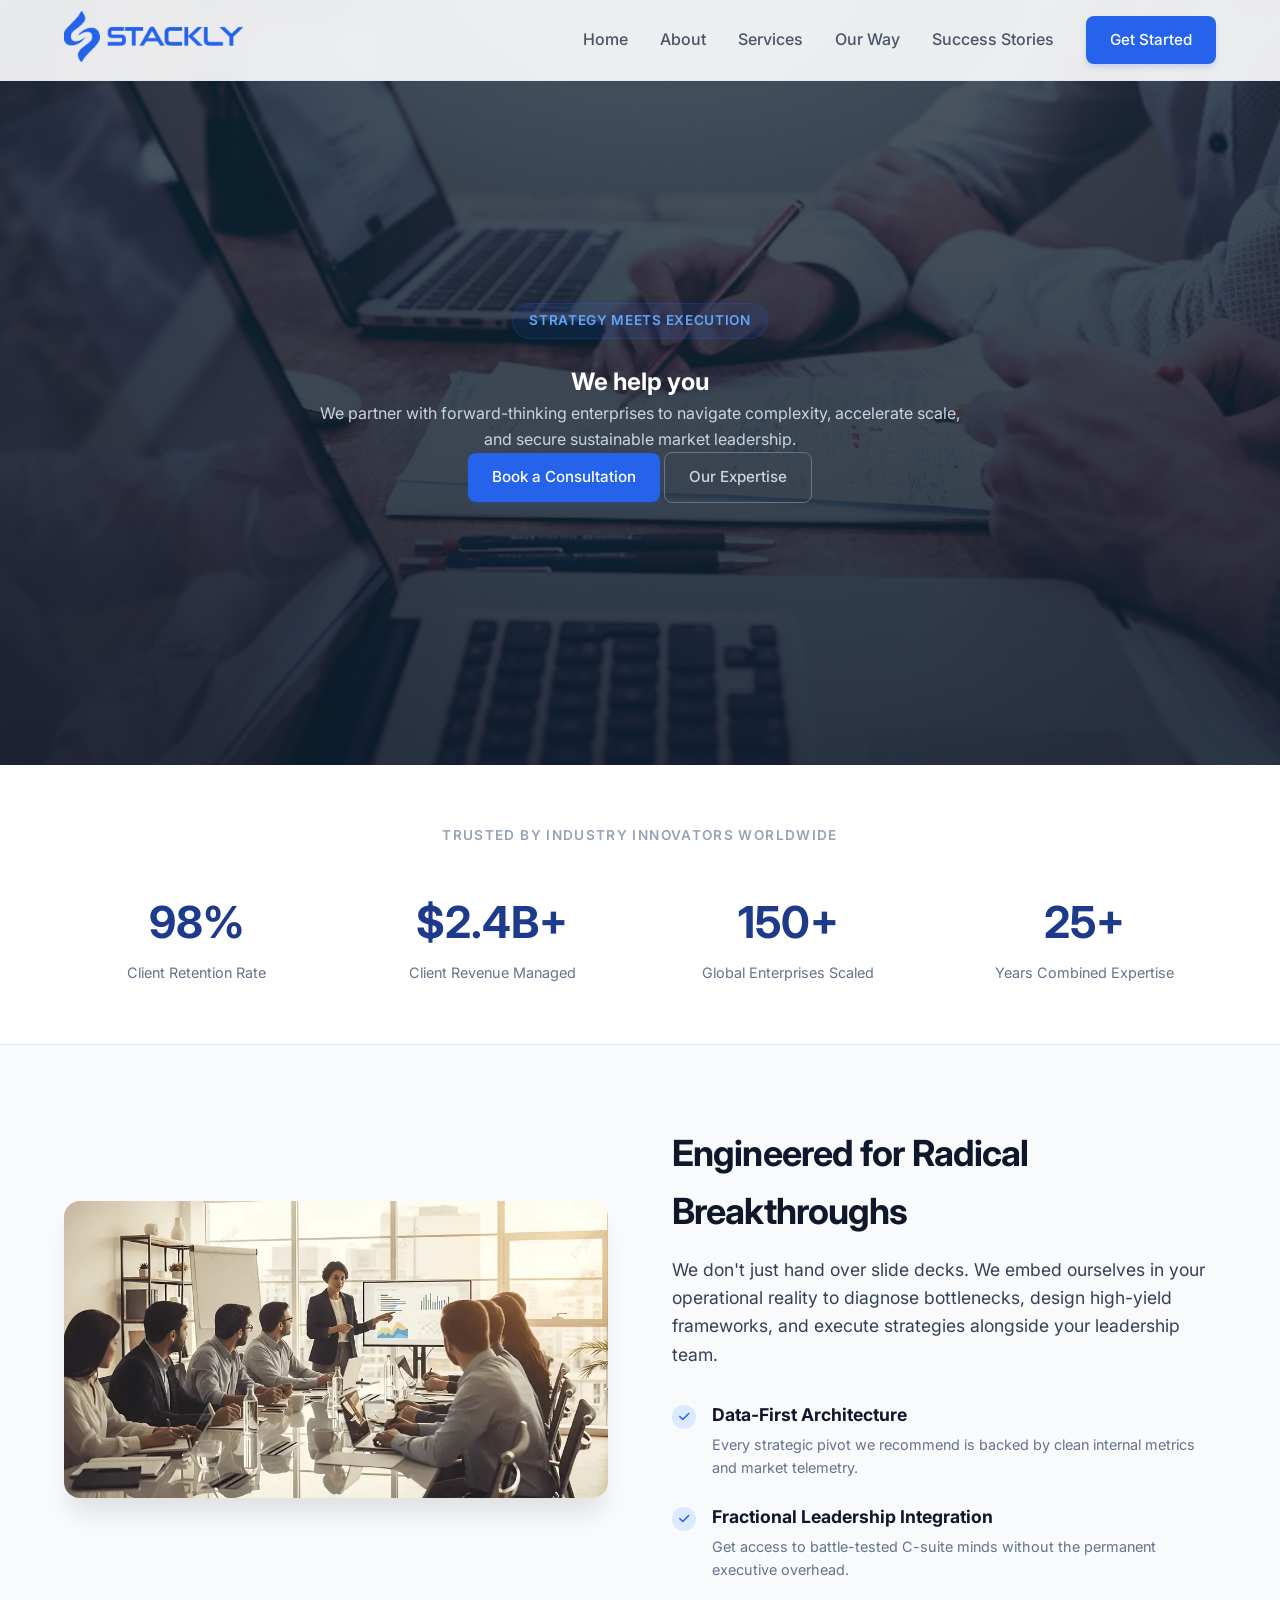
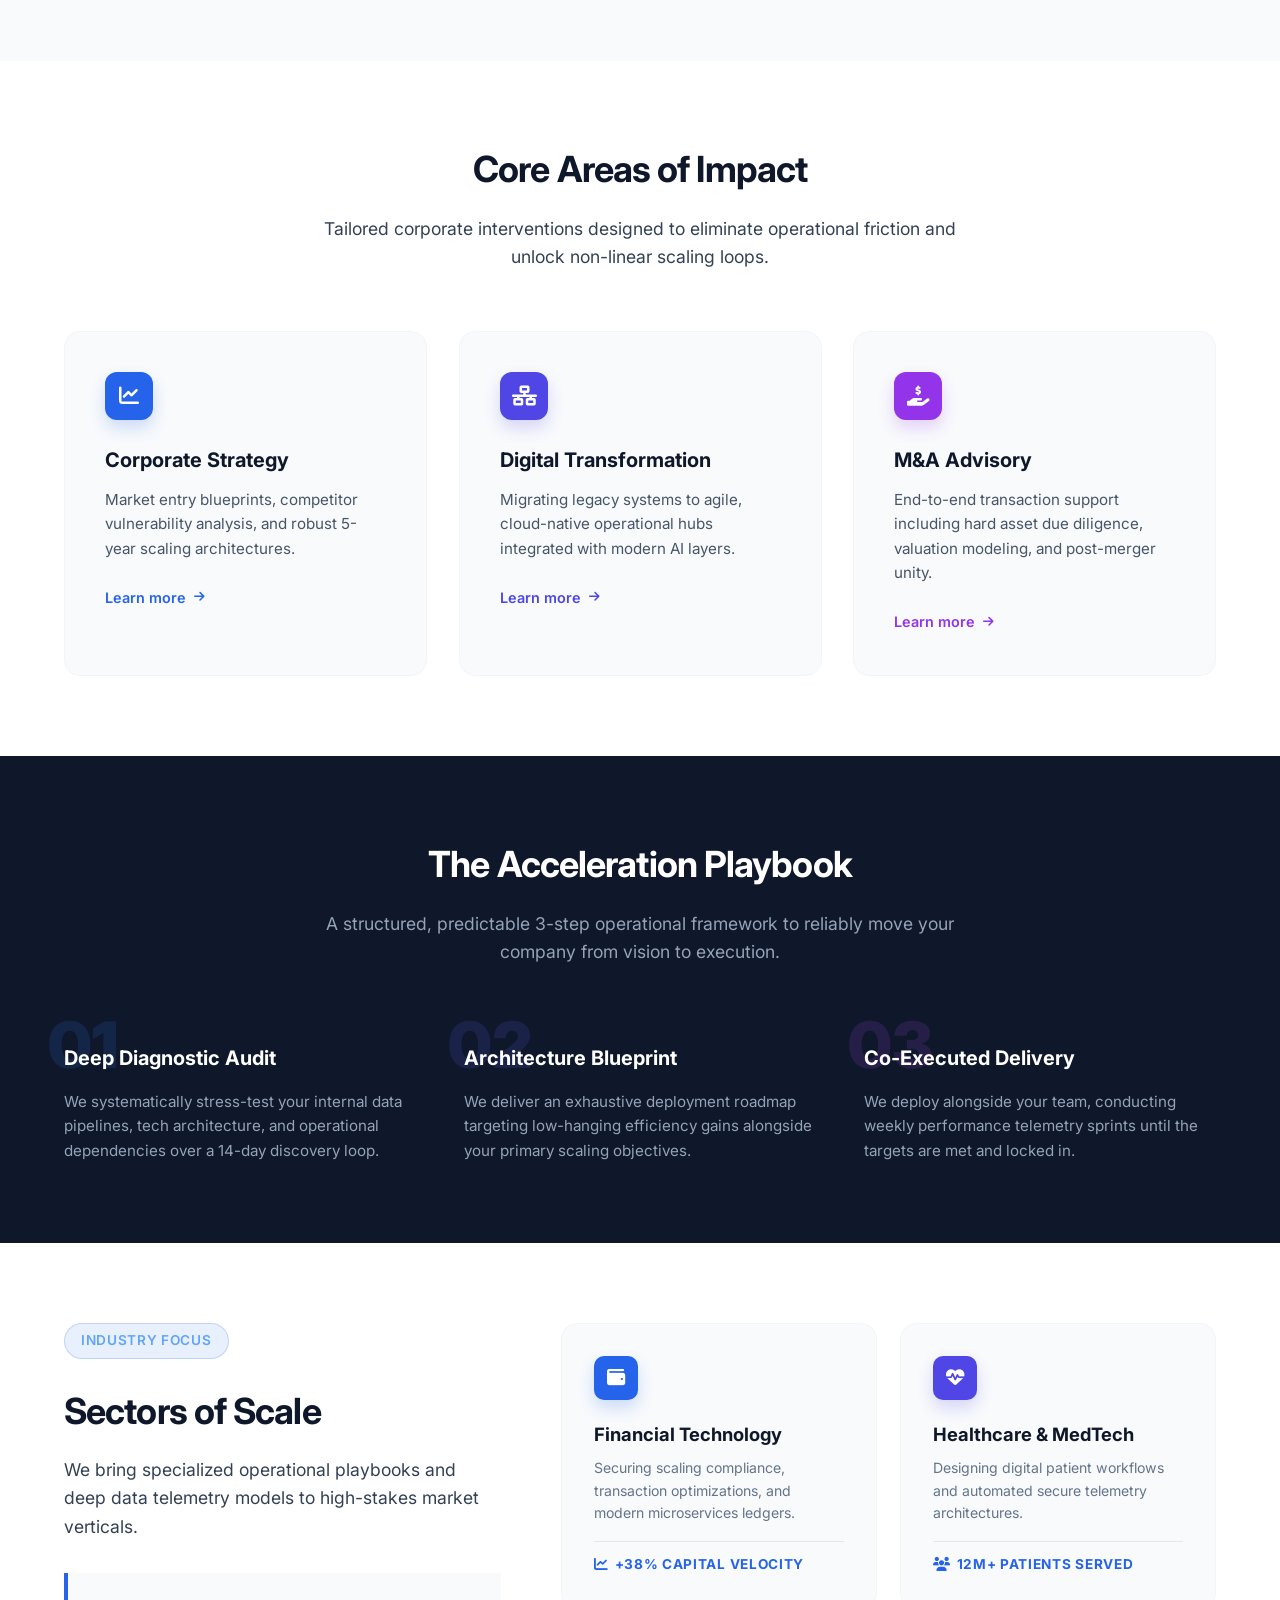
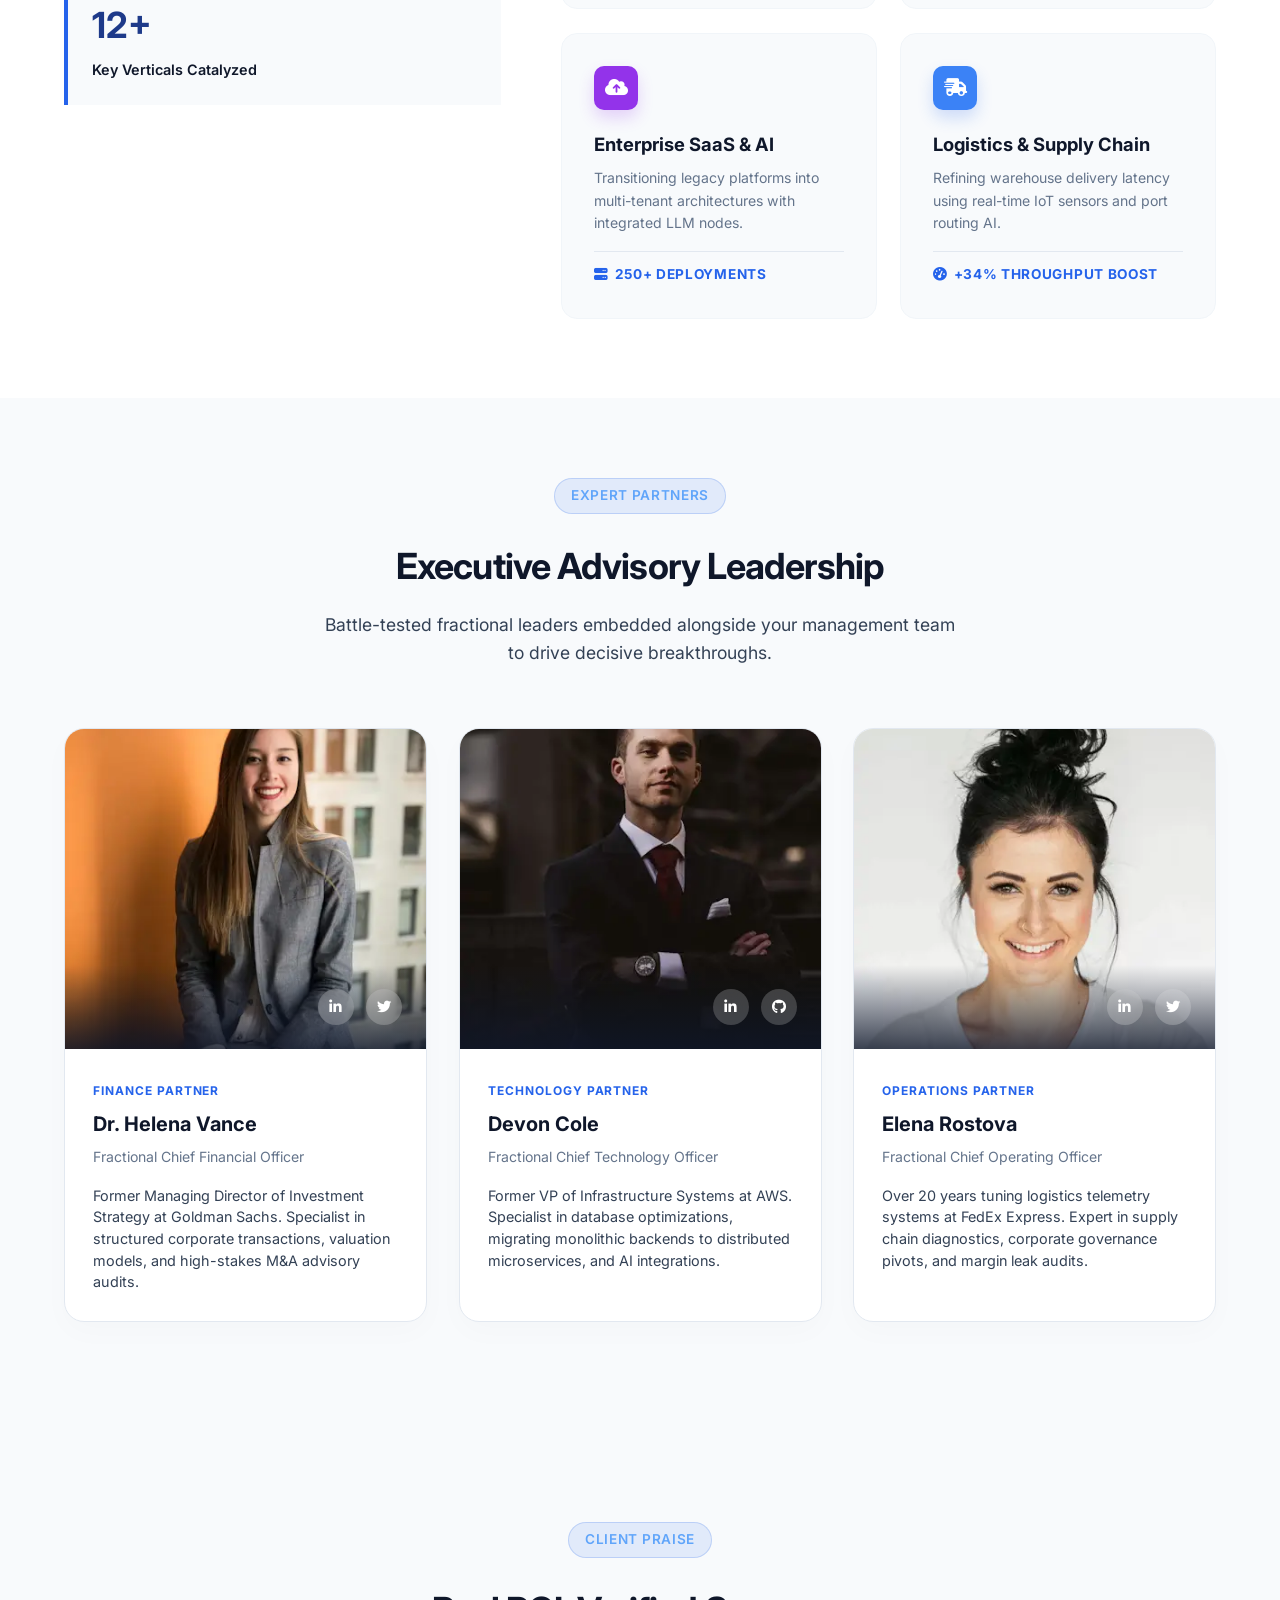
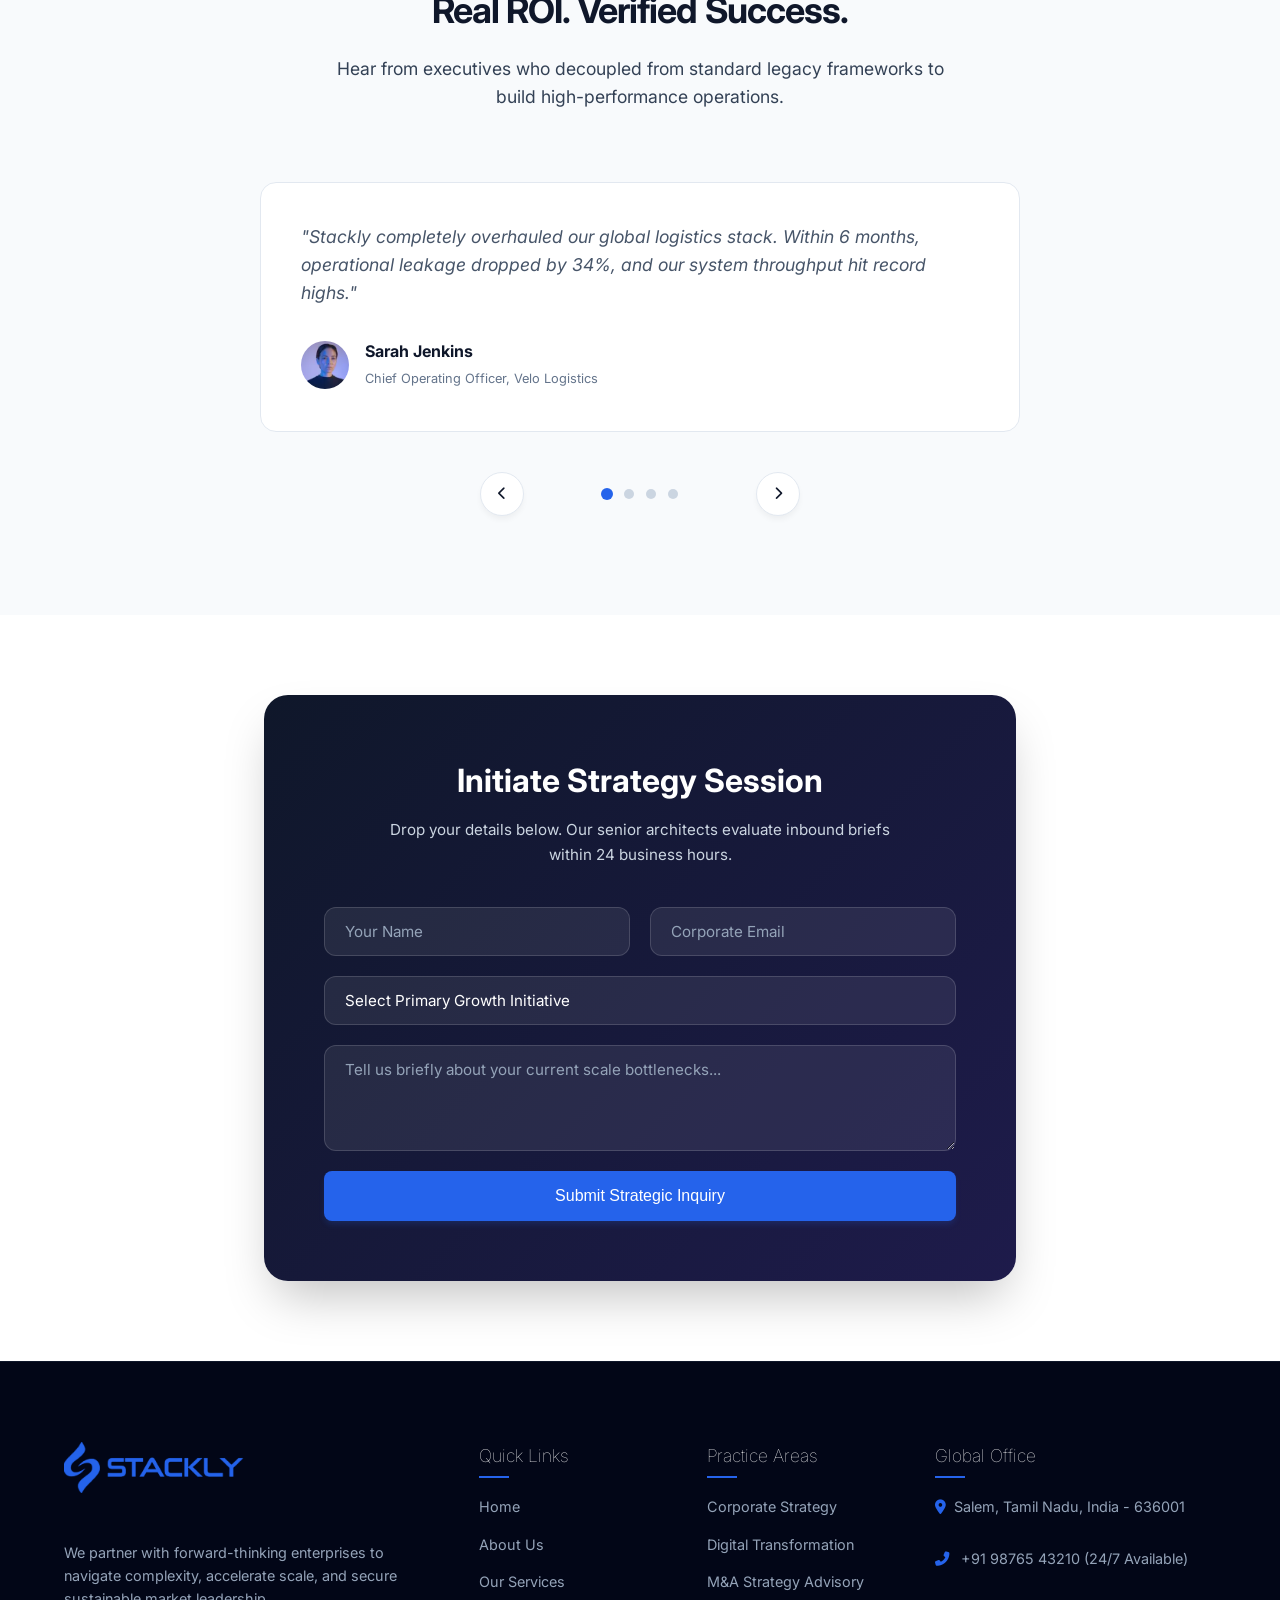
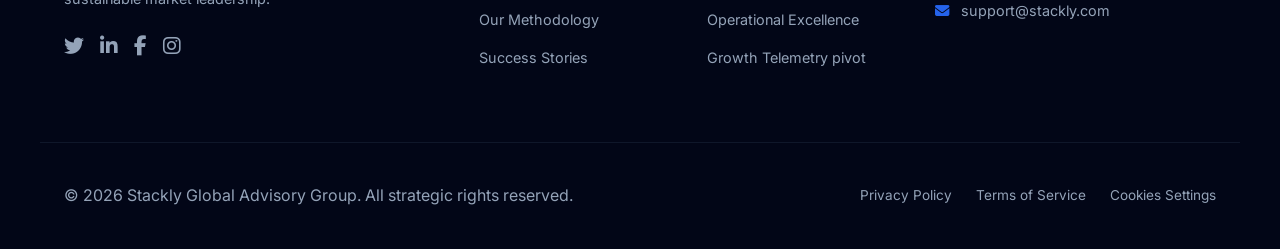
==== index.html @ 87deab56 "Add files via upload" ====
<!DOCTYPE html>
<html lang="en">

<head>
    <meta charset="UTF-8">
    <meta name="viewport" content="width=device-width, initial-scale=1.0">
    <title>Stackly | Strategy & Growth</title>
    <link rel="stylesheet" href="https://cdnjs.cloudflare.com/ajax/libs/font-awesome/6.4.0/css/all.min.css">
    <link rel="preconnect" href="https://fonts.googleapis.com">
    <link rel="preconnect" href="https://fonts.gstatic.com" crossorigin>
    <link href="https://fonts.googleapis.com/css2?family=Inter:wght@300;400;500;600;700;900&display=swap"
        rel="stylesheet">
    <link rel="stylesheet" href="index.css">
</head>

<body>

    <nav class="navbar">
        <div class="nav-container">
            <a href="index.html" class="nav-logo">
                <img src="./assets/logo (10).webp" alt="stackly">
            </a>

            <!-- Mobile Hamburger Menu Button -->
            <button class="menu-toggle" id="mobile-menu-btn" aria-label="Toggle navigation menu">
                <span class="hamburger-line"></span>
                <span class="hamburger-line"></span>
                <span class="hamburger-line"></span>
            </button>

            <div class="nav-links" id="nav-menu">
                <a href="index.html">Home</a>
                <a href="404.html">About</a>
                <a href="404.html">Services</a>
                <a href="404.html">Our Way</a>
                <a href="404.html">Success Stories</a>
                <a href="404.html" class="btn btn-primary nav-btn">Get Started</a>
            </div>
        </div>
    </nav>

    <!-- Target sections updated to integrate with scroll animations -->
    <section id="home" class="hero-section">
        <div class="hero-slider">
            <div class="hero-slide active"
                style="background-image: linear-gradient(rgba(15, 23, 42, 0.7), rgba(15, 23, 42, 0.85)), url('./assets/head1.webp');">
            </div>
            <div class="hero-slide"
                style="background-image: linear-gradient(rgba(15, 23, 42, 0.7), rgba(15, 23, 42, 0.85)), url('./assets/head2.webp');">
            </div>
            <div class="hero-slide"
                style="background-image: linear-gradient(rgba(15, 23, 42, 0.7), rgba(15, 23, 42, 0.85)), url('./assets/head3.webp');">
            </div>
        </div>
        <div class="container hero-container-centered">
            <div class="hero-content reveal-y" style="max-width: 800px; margin: 0 auto; text-align: center;">
                <span class="badge">Strategy meets execution</span>
                <h1 class="hero-title">
                    We help you <br><span id="typed" class="text-accent"></span>
                </h1>
                <p class="hero-description"
                    style="max-width: 650px; margin-left: auto; margin-right: auto; color: #cbd5e1;">
                    We partner with forward-thinking enterprises to navigate complexity, accelerate scale, and secure
                    sustainable market leadership.
                </p>
                <div class="btn-group" style="justify-content: center;">
                    <a href="404.html" class="btn btn-primary">Book a Consultation</a>
                    <a href="404.html" class="btn btn-outline">Our Expertise</a>
                </div>
            </div>
        </div>
    </section>

    <section class="stats-section section-reveal">
        <div class="container">
            <p class="stats-tagline">Trusted by industry innovators worldwide</p>
            <div class="stats-grid">
                <div class="stat-card reveal-y">
                    <div class="stat-number">98%</div>
                    <div class="stat-label">Client Retention Rate</div>
                </div>
                <div class="stat-card reveal-y">
                    <div class="stat-number">$2.4B+</div>
                    <div class="stat-label">Client Revenue Managed</div>
                </div>
                <div class="stat-card reveal-y">
                    <div class="stat-number">150+</div>
                    <div class="stat-label">Global Enterprises Scaled</div>
                </div>
                <div class="stat-card reveal-y">
                    <div class="stat-number">25+</div>
                    <div class="stat-label">Years Combined Expertise</div>
                </div>
            </div>
        </div>
    </section>

    <section id="about" class="about-section section-reveal">
        <div class="container about-grid">
            <div class="about-image-wrapper reveal-left">
                <img src="./assets/engineered.webp" alt="Collaborative workshop" class="about-img">
            </div>
            <div class="about-content reveal-right">
                <h2 class="section-title">Engineered for Radical Breakthroughs</h2>
                <p class="section-description">
                    We don't just hand over slide decks. We embed ourselves in your operational reality to diagnose
                    bottlenecks, design high-yield frameworks, and execute strategies alongside your leadership team.
                </p>
                <div class="about-features">
                    <div class="feature-item">
                        <div class="feature-icon-check"><i class="fas fa-check"></i></div>
                        <div>
                            <h4>Data-First Architecture</h4>
                            <p>Every strategic pivot we recommend is backed by clean internal metrics and market
                                telemetry.</p>
                        </div>
                    </div>
                    <div class="feature-item">
                        <div class="feature-icon-check"><i class="fas fa-check"></i></div>
                        <div>
                            <h4>Fractional Leadership Integration</h4>
                            <p>Get access to battle-tested C-suite minds without the permanent executive overhead.</p>
                        </div>
                    </div>
                </div>
            </div>
        </div>
    </section>

    <section id="services" class="services-section section-reveal">
        <div class="container">
            <div class="section-header reveal-y">
                <h2 class="section-title">Core Areas of Impact</h2>
                <p class="section-description">Tailored corporate interventions designed to eliminate operational
                    friction and unlock non-linear scaling loops.</p>
            </div>

            <div class="services-grid">
                <div class="service-card hover-card reveal-y">
                    <div class="service-icon icon-blue">
                        <i class="fas fa-chart-line"></i>
                    </div>
                    <h3>Corporate Strategy</h3>
                    <p>Market entry blueprints, competitor vulnerability analysis, and robust 5-year scaling
                        architectures.</p>
                    <a href="404.html" class="card-link link-blue">Learn more <i class="fas fa-arrow-right"></i></a>
                </div>
                <div class="service-card hover-card reveal-y">
                    <div class="service-icon icon-indigo">
                        <i class="fas fa-network-wired"></i>
                    </div>
                    <h3>Digital Transformation</h3>
                    <p>Migrating legacy systems to agile, cloud-native operational hubs integrated with modern AI
                        layers.</p>
                    <a href="404.html" class="card-link link-indigo">Learn more <i class="fas fa-arrow-right"></i></a>
                </div>
                <div class="service-card hover-card reveal-y">
                    <div class="service-icon icon-purple">
                        <i class="fas fa-hand-holding-usd"></i>
                    </div>
                    <h3>M&A Advisory</h3>
                    <p>End-to-end transaction support including hard asset due diligence, valuation modeling, and
                        post-merger unity.</p>
                    <a href="404.html" class="card-link link-purple">Learn more <i class="fas fa-arrow-right"></i></a>
                </div>
            </div>
        </div>
    </section>

    <section id="methodology" class="methodology-section section-reveal">
        <div class="container">
            <div class="section-header reveal-y">
                <h2 class="section-title text-white">The Acceleration Playbook</h2>
                <p class="section-description text-muted">A structured, predictable 3-step operational framework to
                    reliably move your company from vision to execution.</p>
            </div>

            <div class="methodology-grid">
                <div class="step-card reveal-left">
                    <div class="step-number num-blue">01</div>
                    <h3>Deep Diagnostic Audit</h3>
                    <p>We systematically stress-test your internal data pipelines, tech architecture, and operational
                        dependencies over a 14-day discovery loop.</p>
                </div>
                <div class="step-card reveal-y">
                    <div class="step-number num-indigo">02</div>
                    <h3>Architecture Blueprint</h3>
                    <p>We deliver an exhaustive deployment roadmap targeting low-hanging efficiency gains alongside your
                        primary scaling objectives.</p>
                </div>
                <div class="step-card reveal-right">
                    <div class="step-number num-purple">03</div>
                    <h3>Co-Executed Delivery</h3>
                    <p>We deploy alongside your team, conducting weekly performance telemetry sprints until the targets
                        are met and locked in.</p>
                </div>
            </div>
        </div>
    </section>

    <!-- Sectors of Scale Section with unique split sticky-left layout -->
    <section id="sectors" class="sectors-section section-reveal">
        <div class="container sectors-grid">
            <div class="sectors-lead reveal-left">
                <span class="badge">Industry Focus</span>
                <h2 class="section-title">Sectors of Scale</h2>
                <p class="section-description">
                    We bring specialized operational playbooks and deep data telemetry models to high-stakes market
                    verticals.
                </p>
                <div class="stat-card"
                    style="margin-top: 32px; padding: 24px; background-color: var(--light-slate); border-left: 4px solid var(--primary-blue); text-align: left;">
                    <div class="stat-number" style="font-size: 2.25rem;">12+</div>
                    <div class="stat-label" style="font-weight: 600; color: var(--dark-slate);">Key Verticals Catalyzed
                    </div>
                </div>
            </div>

            <div class="sectors-cards-grid">
                <div class="sector-card reveal-y">
                    <div class="sector-icon icon-blue">
                        <i class="fas fa-wallet"></i>
                    </div>
                    <h3>Financial Technology</h3>
                    <p>Securing scaling compliance, transaction optimizations, and modern microservices ledgers.</p>
                    <div class="sector-metric">
                        <i class="fas fa-chart-line"></i> +38% Capital velocity
                    </div>
                </div>
                <div class="sector-card reveal-y">
                    <div class="sector-icon icon-indigo">
                        <i class="fas fa-heartbeat"></i>
                    </div>
                    <h3>Healthcare & MedTech</h3>
                    <p>Designing digital patient workflows and automated secure telemetry architectures.</p>
                    <div class="sector-metric">
                        <i class="fas fa-users"></i> 12M+ Patients served
                    </div>
                </div>
                <div class="sector-card reveal-y">
                    <div class="sector-icon icon-purple">
                        <i class="fas fa-cloud-upload-alt"></i>
                    </div>
                    <h3>Enterprise SaaS & AI</h3>
                    <p>Transitioning legacy platforms into multi-tenant architectures with integrated LLM nodes.</p>
                    <div class="sector-metric">
                        <i class="fas fa-server"></i> 250+ Deployments
                    </div>
                </div>
                <div class="sector-card reveal-y">
                    <div class="sector-icon icon-blue" style="background-color: #3b82f6;">
                        <i class="fas fa-shipping-fast"></i>
                    </div>
                    <h3>Logistics & Supply Chain</h3>
                    <p>Refining warehouse delivery latency using real-time IoT sensors and port routing AI.</p>
                    <div class="sector-metric">
                        <i class="fas fa-tachometer-alt"></i> +34% Throughput boost
                    </div>
                </div>
            </div>
        </div>
    </section>

    <!-- Advisory Leadership Section with modern asymmetric card staggers -->
    <section id="advisory" class="advisory-section section-reveal">
        <div class="container">
            <div class="section-header reveal-y">
                <span class="badge">Expert Partners</span>
                <h2 class="section-title">Executive Advisory Leadership</h2>
                <p class="section-description">Battle-tested fractional leaders embedded alongside your management team
                    to drive decisive breakthroughs.</p>
            </div>

            <div class="advisory-grid">
                <div class="advisor-card reveal-y">
                    <div class="advisor-image-container">
                        <img src="./assets/helena.webp" alt="Dr. Helena Vance" class="advisor-img">
                        <div class="advisor-overlay">
                            <div class="advisor-socials">
                                <a href="404.html" aria-label="LinkedIn"><i class="fab fa-linkedin-in"></i></a>
                                <a href="404.html" aria-label="Twitter"><i class="fab fa-twitter"></i></a>
                            </div>
                        </div>
                    </div>
                    <div class="advisor-info">
                        <span class="advisor-tag">Finance Partner</span>
                        <h3>Dr. Helena Vance</h3>
                        <p class="advisor-role">Fractional Chief Financial Officer</p>
                        <p class="advisor-bio">Former Managing Director of Investment Strategy at Goldman Sachs.
                            Specialist in structured corporate transactions, valuation models, and high-stakes M&A
                            advisory audits.</p>
                    </div>
                </div>

                <div class="advisor-card reveal-y">
                    <div class="advisor-image-container">
                        <img src="./assets/devon.webp" alt="Devon Cole" class="advisor-img">
                        <div class="advisor-overlay">
                            <div class="advisor-socials">
                                <a href="404.html" aria-label="LinkedIn"><i class="fab fa-linkedin-in"></i></a>
                                <a href="404.html" aria-label="GitHub"><i class="fab fa-github"></i></a>
                            </div>
                        </div>
                    </div>
                    <div class="advisor-info">
                        <span class="advisor-tag">Technology Partner</span>
                        <h3>Devon Cole</h3>
                        <p class="advisor-role">Fractional Chief Technology Officer</p>
                        <p class="advisor-bio">Former VP of Infrastructure Systems at AWS. Specialist in database
                            optimizations, migrating monolithic backends to distributed microservices, and AI
                            integrations.</p>
                    </div>
                </div>

                <div class="advisor-card reveal-y">
                    <div class="advisor-image-container">
                        <img src="./assets/elena.webp" alt="Elena Rostova" class="advisor-img">
                        <div class="advisor-overlay">
                            <div class="advisor-socials">
                                <a href="404.html" aria-label="LinkedIn"><i class="fab fa-linkedin-in"></i></a>
                                <a href="404.html" aria-label="Twitter"><i class="fab fa-twitter"></i></a>
                            </div>
                        </div>
                    </div>
                    <div class="advisor-info">
                        <span class="advisor-tag">Operations Partner</span>
                        <h3>Elena Rostova</h3>
                        <p class="advisor-role">Fractional Chief Operating Officer</p>
                        <p class="advisor-bio">Over 20 years tuning logistics telemetry systems at FedEx Express. Expert
                            in supply chain diagnostics, corporate governance pivots, and margin leak audits.</p>
                    </div>
                </div>
            </div>
        </div>
    </section>

    <section id="testimonials" class="testimonials-section section-reveal">
        <div class="container">
            <div class="section-header reveal-y">
                <span class="badge">Client Praise</span>
                <h2 class="section-title">Real ROI. Verified Success.</h2>
                <p class="section-description">Hear from executives who decoupled from standard legacy frameworks to
                    build high-performance operations.</p>
            </div>

            <div class="testimonials-carousel-wrapper reveal-y">
                <div class="testimonials-carousel" id="testimonials-carousel">
                    <!-- Slide 1 -->
                    <div class="testimonial-slide">
                        <div class="testimonial-card">
                            <p class="testimonial-quote">
                                "Stackly completely overhauled our global logistics stack. Within 6 months,
                                operational leakage dropped by 34%, and our system throughput hit record highs."
                            </p>
                            <div class="testimonial-author">
                                <img src="./assets/sarah.webp" alt="Sarah Jenkins" class="author-img">
                                <div>
                                    <h5>Sarah Jenkins</h5>
                                    <span class="author-role">Chief Operating Officer, Velo Logistics</span>
                                </div>
                            </div>
                        </div>
                    </div>
                    <!-- Slide 2 -->
                    <div class="testimonial-slide">
                        <div class="testimonial-card">
                            <p class="testimonial-quote">
                                "Their fractional C-suite integration strategy allowed us to confidently scale into the
                                European market without hiring prematurely. Exceptional ROI."
                            </p>
                            <div class="testimonial-author">
                                <img src="./assets/marcus.webp" alt="Marcus Vance" class="author-img">
                                <div>
                                    <h5>Marcus Vance</h5>
                                    <span class="author-role">Founder & Managing Director, Scaleify Tech</span>
                                </div>
                            </div>
                        </div>
                    </div>
                    <!-- Slide 3 -->
                    <div class="testimonial-slide">
                        <div class="testimonial-card">
                            <p class="testimonial-quote">
                                "Apex led our transition to secure HIPAA-compliant cloud systems. In under 9 months,
                                data access latency dropped by 45%, allowing our doctors to save crucial diagnostic
                                minutes."
                            </p>
                            <div class="testimonial-author">
                                <img src="./assets/jonathan.webp" alt="Jonathan Albright" class="author-img">
                                <div>
                                    <h5>Jonathan Albright</h5>
                                    <span class="author-role">CEO, Apex Health Holdings</span>
                                </div>
                            </div>
                        </div>
                    </div>
                    <!-- Slide 4 -->
                    <div class="testimonial-slide">
                        <div class="testimonial-card">
                            <p class="testimonial-quote">
                                "Their deep audit uncovered $1.2M in operational leakage we had missed. The transition
                                blueprint they executed beside us has completely transformed our operating margins."
                            </p>
                            <div class="testimonial-author">
                                <img src="./assets/teresa.webp" alt="Theresa Sterling" class="author-img">
                                <div>
                                    <h5>Theresa Sterling</h5>
                                    <span class="author-role">VP of Strategy, Zenith Retail Group</span>
                                </div>
                            </div>
                        </div>
                    </div>
                </div>

                <!-- Carousel Navigation Controls -->
                <div class="carousel-controls">
                    <button class="carousel-control prev-btn" id="prev-testimonial" aria-label="Previous testimonial">
                        <i class="fas fa-chevron-left"></i>
                    </button>
                    <div class="carousel-dots" id="carousel-dots">
                        <span class="dot active" data-index="0"></span>
                        <span class="dot" data-index="1"></span>
                        <span class="dot" data-index="2"></span>
                        <span class="dot" data-index="3"></span>
                    </div>
                    <button class="carousel-control next-btn" id="next-testimonial" aria-label="Next testimonial">
                        <i class="fas fa-chevron-right"></i>
                    </button>
                </div>
            </div>
        </div>
    </section>

    <section id="contact" class="contact-section section-reveal">
        <div class="container max-width-md">
            <div class="contact-box reveal-y">
                <div class="contact-header">
                    <h2>Initiate Strategy Session</h2>
                    <p>Drop your details below. Our senior architects evaluate inbound briefs within 24 business hours.
                    </p>
                </div>

                <form id="consultingForm" class="contact-form" onsubmit="window.location.href='404.html'; return false">
                    <div class="form-row">
                        <input type="text" id="name" placeholder="Your Name" required class="form-input">
                        <input type="email" id="email" placeholder="Corporate Email" required class="form-input">
                    </div>
                    <div class="form-row">
                        <select id="initiative" required class="form-input select-input">
                            <option value="" disabled selected>Select Primary Growth Initiative</option>
                            <option value="strategy">Corporate Strategy Shift</option>
                            <option value="digital">Digital Optimization</option>
                            <option value="ma">M&A Strategy / Due Diligence</option>
                        </select>
                    </div>
                    <div class="form-row">
                        <textarea id="message" placeholder="Tell us briefly about your current scale bottlenecks..."
                            rows="4" required class="form-input"></textarea>
                    </div>
                    <button type="submit" class="btn btn-primary form-btn">Submit Strategic Inquiry</button>
                </form>
            </div>
        </div>
    </section>

    <footer class="footer">
        <div class="container footer-grid">
            <!-- Column 1: Company Profile -->
            <div class="footer-col reveal-y">
                <a href="index.html"><img src="./assets/logo (10).webp" alt="stackly"></a>
                <p class="footer-about">
                    We partner with forward-thinking enterprises to navigate complexity, accelerate scale, and secure
                    sustainable market leadership.
                </p>
                <div class="footer-socials">
                    <a href="404.html" aria-label="Twitter"><i class="fab fa-twitter"></i></a>
                    <a href="404.html" aria-label="LinkedIn"><i class="fab fa-linkedin-in"></i></a>
                    <a href="404.html" aria-label="Facebook"><i class="fab fa-facebook-f"></i></a>
                    <a href="404.html" aria-label="Instagram"><i class="fab fa-instagram"></i></a>
                </div>
            </div>

            <!-- Column 2: Quick Links -->
            <div class="footer-col reveal-y">
                <h4>Quick Links</h4>
                <ul class="footer-links">
                    <li><a href="index.html">Home</a></li>
                    <li><a href="404.html">About Us</a></li>
                    <li><a href="404.html">Our Services</a></li>
                    <li><a href="404.html">Our Methodology</a></li>
                    <li><a href="404.html">Success Stories</a></li>
                </ul>
            </div>

            <!-- Column 3: Expertise Areas -->
            <div class="footer-col reveal-y">
                <h4>Practice Areas</h4>
                <ul class="footer-links">
                    <li><a href="404.html">Corporate Strategy</a></li>
                    <li><a href="404.html">Digital Transformation</a></li>
                    <li><a href="404.html">M&A Strategy Advisory</a></li>
                    <li><a href="404.html">Operational Excellence</a></li>
                    <li><a href="404.html">Growth Telemetry pivot</a></li>
                </ul>
            </div>

            <!-- Column 4: Contact / Office Details -->
            <div class="footer-col reveal-y">
                <h4>Global Office</h4>
                <p class="footer-contact-info">
                    <i class="fas fa-map-marker-alt"></i>Salem, Tamil Nadu, India - 636001<br><br>
                    <i class="fas fa-phone-alt"></i> +91 98765 43210 (24/7 Available)<br><br>
                    <i class="fas fa-envelope"></i> support@stackly.com
                </p>
            </div>
        </div>

        <div class="container footer-bottom">
            <p class="footer-copy">&copy; 2026 Stackly Global Advisory Group. All strategic rights reserved.</p>
            <div class="footer-legal-links">
                <a href="404.html">Privacy Policy</a>
                <a href="404.html">Terms of Service</a>
                <a href="404.html">Cookies Settings</a>
            </div>
        </div>
    </footer>

    <script src="https://cdn.jsdelivr.net/npm/typed.js@2.0.12"></script>
    <script src="index.js"></script>
</body>

</html>
---- index.css ----
/* ==========================================================================
   1. GLOBAL VARIABLES & SYSTEM RESETS
   ========================================================================== */
:root {
    --primary-blue: #2563eb;
    --primary-hover: #1d4ed8;
    --dark-slate: #0f172a;
    --light-slate: #f8fafc;
    --text-main: #334155;
    --text-muted: #94a3b8;
    --border-color: #e2e8f0;
    --white: #ffffff;
    --font-stack: 'Inter', sans-serif;
    --transition-smooth: all 0.4s cubic-bezier(0.165, 0.84, 0.44, 1);
}

* {
    margin: 0;
    padding: 0;
    box-sizing: border-box;
}

body {
    font-family: var(--font-stack);
    background-color: var(--light-slate);
    color: var(--text-main);
    line-height: 1.6;
    overflow-x: hidden;
    -webkit-font-smoothing: antialiased;
}

html {
    scroll-behavior: smooth;
}

a {
    text-decoration: none;
    color: inherit;
}

img {
    max-width: 100%;
    height: auto;
}

/* Structural Layout Containers */
.container {
    width: 100%;
    max-width: 1200px;
    margin: 0 auto;
    padding: 0 24px;
}

.max-width-md {
    max-width: 800px;
}

/* Global Section Defaults */
section {
    padding: 80px 0;
}

.section-header {
    text-align: center;
    max-width: 650px;
    margin: 0 auto 60px auto;
}

.section-title {
    font-size: 2.25rem;
    font-weight: 700;
    color: var(--dark-slate);
    margin-bottom: 16px;
    letter-spacing: -0.025em;
}

.section-description {
    color: var(--text-main);
    font-size: 1.1rem;
}

.text-white {
    color: var(--white);
}

.text-muted {
    color: var(--text-muted);
}

/* Buttons Systems */
.btn {
    display: inline-block;
    padding: 12px 24px;
    font-weight: 500;
    border-radius: 8px;
    transition: var(--transition-smooth);
    cursor: pointer;
    border: none;
    font-size: 0.95rem;
}

.btn-primary {
    background-color: var(--primary-blue);
    color: var(--white);
    box-shadow: 0 4px 6px -1px rgba(37, 99, 235, 0.2);
}

.btn-primary:hover {
    background-color: var(--primary-hover);
    transform: translateY(-2px);
}

.btn-outline {
    border: 1px solid #64748b;
    color: #cbd5e1;
}

.btn-outline:hover {
    border-color: var(--white);
    color: var(--white);
}

/* Component Badges */
.badge {
    display: inline-block;
    color: #60a5fa;
    font-weight: 600;
    letter-spacing: 0.05em;
    text-transform: uppercase;
    font-size: 0.85rem;
    background: rgba(37, 99, 235, 0.1);
    padding: 6px 16px;
    border-radius: 100px;
    border: 1px solid rgba(37, 99, 235, 0.2);
    margin-bottom: 24px;
}

/* ==========================================================================
   2. NAVIGATION BAR
   ========================================================================== */
.navbar {
    position: fixed;
    width: 100%;
    top: 0;
    left: 0;
    background-color: rgba(255, 255, 255, 0.9);
    backdrop-filter: blur(12px);
    z-index: 1000;
    border-bottom: 1px solid var(--border-color);
    box-shadow: 0 1px 3px rgba(0, 0, 0, 0.02);
}

.nav-container {
    height: 80px;
    display: flex;
    align-items: center;
    justify-content: space-between;
    max-width: 1200px;
    margin: 0 auto;
    padding: 0 24px;
}

.nav-logo img {
    width: 180px;
    height: auto;
}

.logo-accent {
    color: var(--primary-blue);
}

.nav-links {
    display: flex;
    align-items: center;
    gap: 32px;
    font-weight: 500;
    color: #475569;
}

.nav-links a:not(.btn):hover {
    color: var(--primary-blue);
    transition: color 0.2s ease;
}

/* Menu Toggle Button Style */
.menu-toggle {
    display: none;
    flex-direction: column;
    justify-content: space-between;
    width: 26px;
    height: 18px;
    background: transparent;
    border: none;
    cursor: pointer;
    padding: 0;
    z-index: 1001;
    transition: var(--transition-smooth);
}

.hamburger-line {
    width: 100%;
    height: 2.5px;
    background-color: var(--dark-slate);
    border-radius: 4px;
    transition: all 0.4s cubic-bezier(0.165, 0.84, 0.44, 1);
    transform-origin: center;
}

/* Open/active hamburger state animations controlled via Javascript */
.navbar.menu-active .hamburger-line:nth-child(1) {
    transform: translateY(7.75px) rotate(45deg);
    background-color: var(--primary-blue);
}

.navbar.menu-active .hamburger-line:nth-child(2) {
    opacity: 0;
    transform: scaleX(0);
}

.navbar.menu-active .hamburger-line:nth-child(3) {
    transform: translateY(-7.75px) rotate(-45deg);
    background-color: var(--primary-blue);
}

/* ==========================================================================
   3. HERO SECTION 
   ========================================================================== */
.hero-section {
    position: relative;
    padding-top: 180px;
    padding-bottom: 140px;
    background-color: #0f172a;
    color: var(--white);
    overflow: hidden;
    min-height: 85vh;
    display: flex;
    align-items: center;
}

.hero-slider {
    position: absolute;
    top: 0;
    left: 0;
    width: 100%;
    height: 100%;
    z-index: 1;
}

.hero-slide {
    position: absolute;
    top: 0;
    left: 0;
    width: 100%;
    height: 100%;
    background-size: cover;
    background-position: center;
    background-repeat: no-repeat;
    opacity: 0;
    transition: opacity 1.5s ease-in-out;
}

.hero-slide.active {
    opacity: 1;
}

.hero-container-centered {
    position: relative;
    z-index: 2;
    width: 100%;
}

/* ==========================================================================
   4. TRUST & STATS SECTION
   ========================================================================== */
.stats-section {
    background-color: var(--white);
    border-bottom: 1px solid var(--border-color);
    padding: 60px 0;
}

.stats-tagline {
    text-align: center;
    font-size: 0.85rem;
    text-transform: uppercase;
    font-weight: 600;
    letter-spacing: 0.1em;
    color: #94a3b8;
    margin-bottom: 40px;
}

.stats-grid {
    display: grid;
    grid-template-columns: repeat(4, 1fr);
    gap: 32px;
    text-align: center;
}

.stat-number {
    font-size: 2.75rem;
    font-weight: 700;
    color: #1e3a8a;
    margin-bottom: 4px;
}

.stat-label {
    font-size: 0.9rem;
    color: #64748b;
}

/* ==========================================================================
   5. ABOUT US SECTION
   ========================================================================== */
.about-section {
    background-color: var(--light-slate);
}

.about-grid {
    display: grid;
    grid-template-columns: 1fr 1fr;
    gap: 64px;
    align-items: center;
}

.about-img {
    border-radius: 16px;
    box-shadow: 0 20px 25px -5px rgba(0, 0, 0, 0.1);
}

.about-features {
    margin-top: 32px;
    display: flex;
    flex-direction: column;
    gap: 24px;
}

.feature-item {
    display: flex;
    gap: 16px;
}

.feature-icon-check {
    width: 24px;
    height: 24px;
    background-color: #dbeafe;
    color: var(--primary-blue);
    border-radius: 50%;
    display: flex;
    align-items: center;
    justify-content: center;
    font-size: 0.75rem;
    flex-shrink: 0;
    margin-top: 4px;
}

.feature-item h4 {
    color: var(--dark-slate);
    font-size: 1.1rem;
    margin-bottom: 4px;
}

.feature-item p {
    font-size: 0.9rem;
    color: #64748b;
}

/* ==========================================================================
   6. SERVICES SECTION
   ========================================================================== */
.services-section {
    background-color: var(--white);
}

.services-grid {
    display: grid;
    grid-template-columns: repeat(3, 1fr);
    gap: 32px;
}

.service-card {
    background-color: var(--light-slate);
    padding: 40px;
    border-radius: 16px;
    border: 1px solid #f1f5f9;
}

/* Custom interactive Card Lift effect */
.hover-card {
    transition: var(--transition-smooth);
}

.hover-card:hover {
    transform: translateY(-10px);
    box-shadow: 0 20px 40px rgba(15, 23, 42, 0.06);
    border-color: rgba(37, 99, 235, 0.2);
}

.service-icon {
    width: 48px;
    height: 48px;
    border-radius: 12px;
    display: flex;
    align-items: center;
    justify-content: center;
    font-size: 1.25rem;
    color: var(--white);
    margin-bottom: 24px;
}

.icon-blue {
    background-color: var(--primary-blue);
    box-shadow: 0 8px 16px rgba(37, 99, 235, 0.2);
}

.icon-indigo {
    background-color: #4f46e5;
    box-shadow: 0 8px 16px rgba(79, 70, 229, 0.2);
}

.icon-purple {
    background-color: #9333ea;
    box-shadow: 0 8px 16px rgba(147, 51, 234, 0.2);
}

.service-card h3 {
    font-size: 1.25rem;
    color: var(--dark-slate);
    margin-bottom: 12px;
}

.service-card p {
    font-size: 0.95rem;
    color: #475569;
    margin-bottom: 24px;
}

.card-link {
    font-weight: 600;
    font-size: 0.9rem;
    display: inline-flex;
    align-items: center;
    gap: 8px;
}

.card-link i {
    font-size: 0.75rem;
    transition: transform 0.2s ease;
}

.card-link:hover i {
    transform: translateX(4px);
}

.link-blue {
    color: var(--primary-blue);
}

.link-indigo {
    color: #4f46e5;
}

.link-purple {
    color: #9333ea;
}

/* ==========================================================================
   7. METHODOLOGY / PLAYBOOK SECTION
   ========================================================================== */
.methodology-section {
    background-color: var(--dark-slate);
    color: var(--white);
}

.methodology-grid {
    display: grid;
    grid-template-columns: repeat(3, 1fr);
    gap: 48px;
}

.step-card {
    position: relative;
    padding-top: 16px;
}

.step-number {
    font-size: 4rem;
    font-weight: 900;
    position: absolute;
    top: -32px;
    left: -16px;
    opacity: 0.15;
    user-select: none;
}

.num-blue {
    color: #3b82f6;
}

.num-indigo {
    color: #6366f1;
}

.num-purple {
    color: #a855f7;
}

.step-card h3 {
    font-size: 1.25rem;
    margin-bottom: 16px;
    position: relative;
    z-index: 2;
}

.step-card p {
    color: #94a3b8;
    font-size: 0.95rem;
}

/* ==========================================================================
   8. TESTIMONIALS SECTION
   ========================================================================== */
.testimonials-section {
    background-color: var(--light-slate);
}

.testimonials-grid {
    display: grid;
    grid-template-columns: 1fr 1fr;
    gap: 32px;
}

.testimonial-card {
    background-color: var(--white);
    padding: 40px;
    border-radius: 16px;
    border: 1px solid var(--border-color);
    display: flex;
    flex-direction: column;
    justify-content: space-between;
}

.testimonial-quote {
    font-size: 1.1rem;
    color: #475569;
    font-style: italic;
    margin-bottom: 32px;
}

.testimonial-author {
    display: flex;
    align-items: center;
    gap: 16px;
}

.author-img {
    width: 48px;
    height: 48px;
    border-radius: 50%;
    object-fit: cover;
}

.testimonial-author h5 {
    font-size: 1rem;
    color: var(--dark-slate);
    font-weight: 700;
}

.author-role {
    font-size: 0.8rem;
    color: #64748b;
}

/* ==========================================================================
   9. CONTACT FORM SECTION
   ========================================================================== */
.contact-section {
    background-color: var(--white);
}

.contact-box {
    background: linear-gradient(135deg, #0f172a 0%, #1e1b4b 100%);
    border-radius: 24px;
    padding: 60px;
    color: var(--white);
    box-shadow: 0 25px 50px -12px rgba(0, 0, 0, 0.25);
}

.contact-header {
    text-align: center;
    max-width: 500px;
    margin: 0 auto 40px auto;
}

.contact-header h2 {
    font-size: 2rem;
    margin-bottom: 12px;
}

.contact-header p {
    color: #cbd5e1;
    font-size: 0.95rem;
}

.contact-form {
    display: flex;
    flex-direction: column;
    gap: 20px;
}

.form-row {
    display: flex;
    gap: 20px;
}

.form-input {
    width: 100%;
    background-color: rgba(255, 255, 255, 0.08);
    border: 1px solid rgba(255, 255, 255, 0.15);
    border-radius: 12px;
    padding: 14px 20px;
    color: var(--white);
    font-family: var(--font-stack);
    font-size: 0.95rem;
    transition: var(--transition-smooth);
}

.form-input::placeholder {
    color: #94a3b8;
}

.form-input:focus {
    outline: none;
    background-color: rgba(255, 255, 255, 0.12);
    border-color: var(--primary-blue);
    box-shadow: 0 0 0 4px rgba(37, 99, 235, 0.25);
}

.select-input {
    appearance: none;
    cursor: pointer;
}

.select-input option {
    background-color: var(--dark-slate);
    color: var(--white);
}

textarea.form-input {
    resize: vertical;
}

.form-btn {
    width: 100%;
    padding: 16px;
    font-size: 1rem;
}

/* ==========================================================================
   10. SECTORS OF SCALE SECTION
   ========================================================================== */
.sectors-section {
    background-color: var(--white);
}

.sectors-grid {
    display: grid;
    grid-template-columns: 1.2fr 1.8fr;
    gap: 60px;
    align-items: start;
}

.sectors-lead {
    position: sticky;
    top: 120px;
}

.sectors-cards-grid {
    display: grid;
    grid-template-columns: 1fr 1fr;
    gap: 24px;
}

.sector-card {
    background-color: var(--light-slate);
    padding: 32px;
    border-radius: 16px;
    border: 1px solid #f1f5f9;
    transition: var(--transition-smooth);
}

.sector-card:hover {
    transform: translateY(-8px);
    box-shadow: 0 15px 30px rgba(15, 23, 42, 0.05);
    border-color: rgba(37, 99, 235, 0.15);
}

.sector-icon {
    width: 44px;
    height: 44px;
    border-radius: 10px;
    display: flex;
    align-items: center;
    justify-content: center;
    font-size: 1.15rem;
    color: var(--white);
    margin-bottom: 20px;
}

.sector-card h3 {
    font-size: 1.15rem;
    color: var(--dark-slate);
    margin-bottom: 8px;
}

.sector-card p {
    font-size: 0.88rem;
    color: #64748b;
    margin-bottom: 16px;
}

.sector-metric {
    font-size: 0.85rem;
    font-weight: 700;
    color: var(--primary-blue);
    text-transform: uppercase;
    letter-spacing: 0.05em;
    border-top: 1px solid #e2e8f0;
    padding-top: 12px;
    display: flex;
    align-items: center;
    gap: 6px;
}

@media (max-width: 992px) {
    .sectors-grid {
        grid-template-columns: 1fr;
        gap: 40px;
    }

    .sectors-lead {
        position: relative;
        top: 0;
        text-align: center;
    }
}

@media (max-width: 576px) {
    .sectors-cards-grid {
        grid-template-columns: 1fr;
    }
}

/* ==========================================================================
   10B. ADVISORY LEADERSHIP SECTION
   ========================================================================== */
.advisory-section {
    background-color: var(--light-slate);
    padding-bottom: 120px;
}

.advisory-grid {
    display: grid;
    grid-template-columns: repeat(3, 1fr);
    gap: 32px;
    margin-top: 60px;
}

.advisor-card {
    background-color: var(--white);
    border-radius: 20px;
    overflow: hidden;
    box-shadow: 0 10px 30px rgba(0, 0, 0, 0.02);
    border: 1px solid var(--border-color);
    transition: var(--transition-smooth);
}

.advisor-card:hover {
    transform: translateY(-5px);
    box-shadow: 0 20px 40px rgba(15, 23, 42, 0.08);
}

/* Staggered vertical displacement on desktop */
@media (min-width: 992px) {
    .advisor-card:nth-child(2) {
        transform: translateY(30px);
    }

    .advisor-card:nth-child(2):hover {
        transform: translateY(25px);
    }
}

.advisor-image-container {
    position: relative;
    height: 320px;
    overflow: hidden;
}

.advisor-img {
    width: 100%;
    height: 100%;
    object-fit: cover;
    transition: transform 0.5s ease;
}

.advisor-card:hover .advisor-img {
    transform: scale(1.05);
}

.advisor-overlay {
    position: absolute;
    bottom: 0;
    left: 0;
    width: 100%;
    padding: 24px;
    background: linear-gradient(transparent, rgba(15, 23, 42, 0.8));
    display: flex;
    justify-content: flex-end;
}

.advisor-socials {
    display: flex;
    gap: 12px;
}

.advisor-socials a {
    width: 36px;
    height: 36px;
    background-color: rgba(255, 255, 255, 0.2);
    backdrop-filter: blur(8px);
    color: var(--white);
    border-radius: 50%;
    display: flex;
    align-items: center;
    justify-content: center;
    font-size: 0.9rem;
    transition: var(--transition-smooth);
}

.advisor-socials a:hover {
    background-color: var(--primary-blue);
    transform: scale(1.1);
}

.advisor-info {
    padding: 28px;
}

.advisor-tag {
    font-size: 0.75rem;
    font-weight: 700;
    text-transform: uppercase;
    color: var(--primary-blue);
    letter-spacing: 0.08em;
    margin-bottom: 8px;
    display: inline-block;
}

.advisor-info h3 {
    font-size: 1.25rem;
    color: var(--dark-slate);
    margin-bottom: 6px;
}

.advisor-role {
    font-size: 0.88rem;
    color: #64748b;
    margin-bottom: 16px;
}

.advisor-bio {
    font-size: 0.9rem;
    color: var(--text-main);
    line-height: 1.5;
}

@media (max-width: 992px) {
    .advisory-grid {
        grid-template-columns: 1fr;
        gap: 40px;
    }
}

/* ==========================================================================
   10C. TESTIMONIALS CAROUSEL MECHANICS
   ========================================================================== */
.testimonials-carousel-wrapper {
    position: relative;
    max-width: 800px;
    margin: 0 auto;
    overflow: hidden;
    padding-bottom: 20px;
}

.testimonials-carousel {
    display: flex;
    transition: transform 0.6s cubic-bezier(0.165, 0.84, 0.44, 1);
    width: 100%;
}

.testimonial-slide {
    min-width: 100%;
    padding: 10px 20px;
    box-sizing: border-box;
}

/* Carousel dots and buttons styling */
.carousel-controls {
    display: flex;
    justify-content: space-between;
    align-items: center;
    max-width: 320px;
    margin: 30px auto 0 auto;
}

.carousel-control {
    width: 44px;
    height: 44px;
    border-radius: 50%;
    background-color: var(--white);
    border: 1px solid var(--border-color);
    color: var(--dark-slate);
    display: flex;
    align-items: center;
    justify-content: center;
    cursor: pointer;
    box-shadow: 0 4px 6px -1px rgba(0, 0, 0, 0.05);
    transition: var(--transition-smooth);
}

.carousel-control:hover {
    background-color: var(--primary-blue);
    color: var(--white);
    border-color: var(--primary-blue);
    transform: translateY(-2px);
}

.carousel-dots {
    display: flex;
    gap: 12px;
}

.dot {
    width: 10px;
    height: 10px;
    border-radius: 50%;
    background-color: #cbd5e1;
    cursor: pointer;
    transition: var(--transition-smooth);
}

.dot.active {
    background-color: var(--primary-blue);
    transform: scale(1.2);
}

/* ==========================================================================
   10D. PROFESSIONAL 4-GRID FOOTER
   ========================================================================== */
.footer {
    background-color: #020617;
    color: #94a3b8;
    padding: 80px 0 40px 0;
    border-top: 1px solid #0f172a;
}

.footer-grid {
    display: grid;
    grid-template-columns: 2fr 1fr 1fr 1.5fr;
    gap: 40px;
    margin-bottom: 60px;
}

.footer-col img {
    width: 180px;
    height: auto;
    margin-bottom: 20px;
}

.footer-col h4 {
    color: var(--white);
    font-size: 1.1rem;
    font-weight: 100;
    margin-bottom: 24px;
    position: relative;
}

.footer-col h4::after {
    content: '';
    position: absolute;
    bottom: -8px;
    left: 0;
    width: 30px;
    height: 2px;
    background-color: var(--primary-blue);
}

.footer-about {
    font-size: 0.9rem;
    line-height: 1.6;
    margin: 20px 0;
}

.footer-socials {
    display: flex;
    gap: 16px;
    margin-top: 16px;
}

.footer-socials a {
    color: var(--text-muted);
    font-size: 1.25rem;
    transition: var(--transition-smooth);
}

.footer-socials a:hover {
    color: var(--white);
    transform: translateY(-2px);
}

.footer-links {
    list-style: none;
}

.footer-links li {
    margin-bottom: 12px;
}

.footer-links a {
    font-size: 0.9rem;
    transition: var(--transition-smooth);
}

.footer-links a:hover {
    color: var(--white);
    padding-left: 4px;
}

.footer-contact-info {
    font-size: 0.9rem;
    line-height: 1.8;
}

.footer-contact-info i {
    color: var(--primary-blue);
    margin-right: 8px;
}

.footer-bottom {
    display: flex;
    justify-content: space-between;
    align-items: center;
    padding-top: 40px;
    border-top: 1px solid #0f172a;
}

.footer-legal-links {
    display: flex;
    gap: 24px;
}

.footer-legal-links a {
    font-size: 0.85rem;
    transition: var(--transition-smooth);
}

.footer-legal-links a:hover {
    color: var(--white);
}

@media (max-width: 992px) {
    .footer-grid {
        grid-template-columns: repeat(2, 1fr);
        gap: 32px;
    }

    .footer-bottom {
        flex-direction: column;
        gap: 16px;
        text-align: center;
    }
}

@media (max-width: 576px) {
    .footer-grid {
        grid-template-columns: 1fr;
    }
}

/* ==========================================================================
   12. HIGH-PERFORMANCE SCROLL REVEAL ANIMATIONS
   ========================================================================== */
[class^="reveal-"],
[class*=" reveal-"],
.section-reveal {
    opacity: 0;
    transition: opacity 1s cubic-bezier(0.16, 1, 0.3, 1), transform 1s cubic-bezier(0.16, 1, 0.3, 1);
    will-change: transform, opacity;
}

.reveal-left {
    transform: translate3d(-60px, 0, 0);
}

.reveal-right {
    transform: translate3d(60px, 0, 0);
}

.reveal-y {
    transform: translate3d(0, 50px, 0);
}

.section-reveal {
    transform: translate3d(0, 30px, 0);
}

/* Active states when in viewport */
[class^="reveal-"].revealed,
[class*=" reveal-"].revealed,
.section-reveal.revealed {
    opacity: 1;
    transform: translate3d(0, 0, 0);
}

/* Staggered delay classes for grid items */
.reveal-delay-1 {
    transition-delay: 100ms;
}

.reveal-delay-2 {
    transition-delay: 200ms;
}

.reveal-delay-3 {
    transition-delay: 300ms;
}

.reveal-delay-4 {
    transition-delay: 400ms;
}

/* ==========================================================================
   11. MEDIA QUERIES (RESPONSIVE ENGINE)
   ========================================================================== */
@media (max-width: 992px) {

    /* Responsive Hamburger Navigation System Styles shifted to 992px */
    .menu-toggle {
        display: flex;
    }

    .nav-links {
        position: fixed;
        top: 80px;
        left: 0;
        width: 100%;
        height: calc(100vh - 80px);
        background-color: rgba(255, 255, 255, 0.96);
        backdrop-filter: blur(20px);
        -webkit-backdrop-filter: blur(20px);
        flex-direction: column;
        justify-content: center;
        gap: 32px;
        padding: 40px;
        transform: translateY(-150%);
        transition: transform 0.6s cubic-bezier(0.165, 0.84, 0.44, 1);
        box-shadow: 0 10px 30px rgba(0, 0, 0, 0.05);
        border-top: 1px solid var(--border-color);
    }

    /* Staggered text link reveals on mobile overlay */
    .nav-links a {
        opacity: 0;
        transform: translate3d(0, 20px, 0);
        transition: opacity 0.4s ease, transform 0.4s cubic-bezier(0.165, 0.84, 0.44, 1);
    }

    .nav-links.active {
        transform: translateY(0);
    }

    .nav-links.active a {
        opacity: 1;
        transform: translate3d(0, 0, 0);
    }

    /* Transition delays for custom staggered effect */
    .nav-links.active a:nth-child(1) {
        transition-delay: 0.1s;
    }

    .nav-links.active a:nth-child(2) {
        transition-delay: 0.15s;
    }

    .nav-links.active a:nth-child(3) {
        transition-delay: 0.2s;
    }

    .nav-links.active a:nth-child(4) {
        transition-delay: 0.25s;
    }

    .nav-links.active a:nth-child(5) {
        transition-delay: 0.3s;
    }

    .nav-links.active a:nth-child(6) {
        transition-delay: 0.35s;
    }

    .nav-btn {
        width: 100%;
        text-align: center;
    }

    .hero-grid,
    .about-grid {
        grid-template-columns: 1fr;
        gap: 40px;
    }

    .hero-content {
        text-align: center;
    }

    .hero-description {
        margin-left: auto;
        margin-right: auto;
    }

    .btn-group {
        justify-content: center;
    }

    .stats-grid {
        grid-template-columns: repeat(2, 1fr);
    }

    .services-grid,
    .methodology-grid {
        grid-template-columns: 1fr;
    }

    .testimonials-grid {
        grid-template-columns: 1fr;
    }
}

@media (max-width: 768px) {
    .hero-title {
        font-size: 2.5rem;
    }

    .contact-box {
        padding: 40px 20px;
    }

    .form-row {
        flex-direction: column;
        gap: 20px;
    }

    .footer-container {
        flex-direction: column;
        gap: 24px;
        text-align: center;
    }
}

@media (max-width: 480px) {
    .stats-grid {
        grid-template-columns: 1fr;
        gap: 24px;
    }

    .hero-title {
        font-size: 2rem;
    }

    .btn-group {
        flex-direction: column;
        width: 100%;
    }

    .btn {
        width: 100%;
        text-align: center;
    }
}
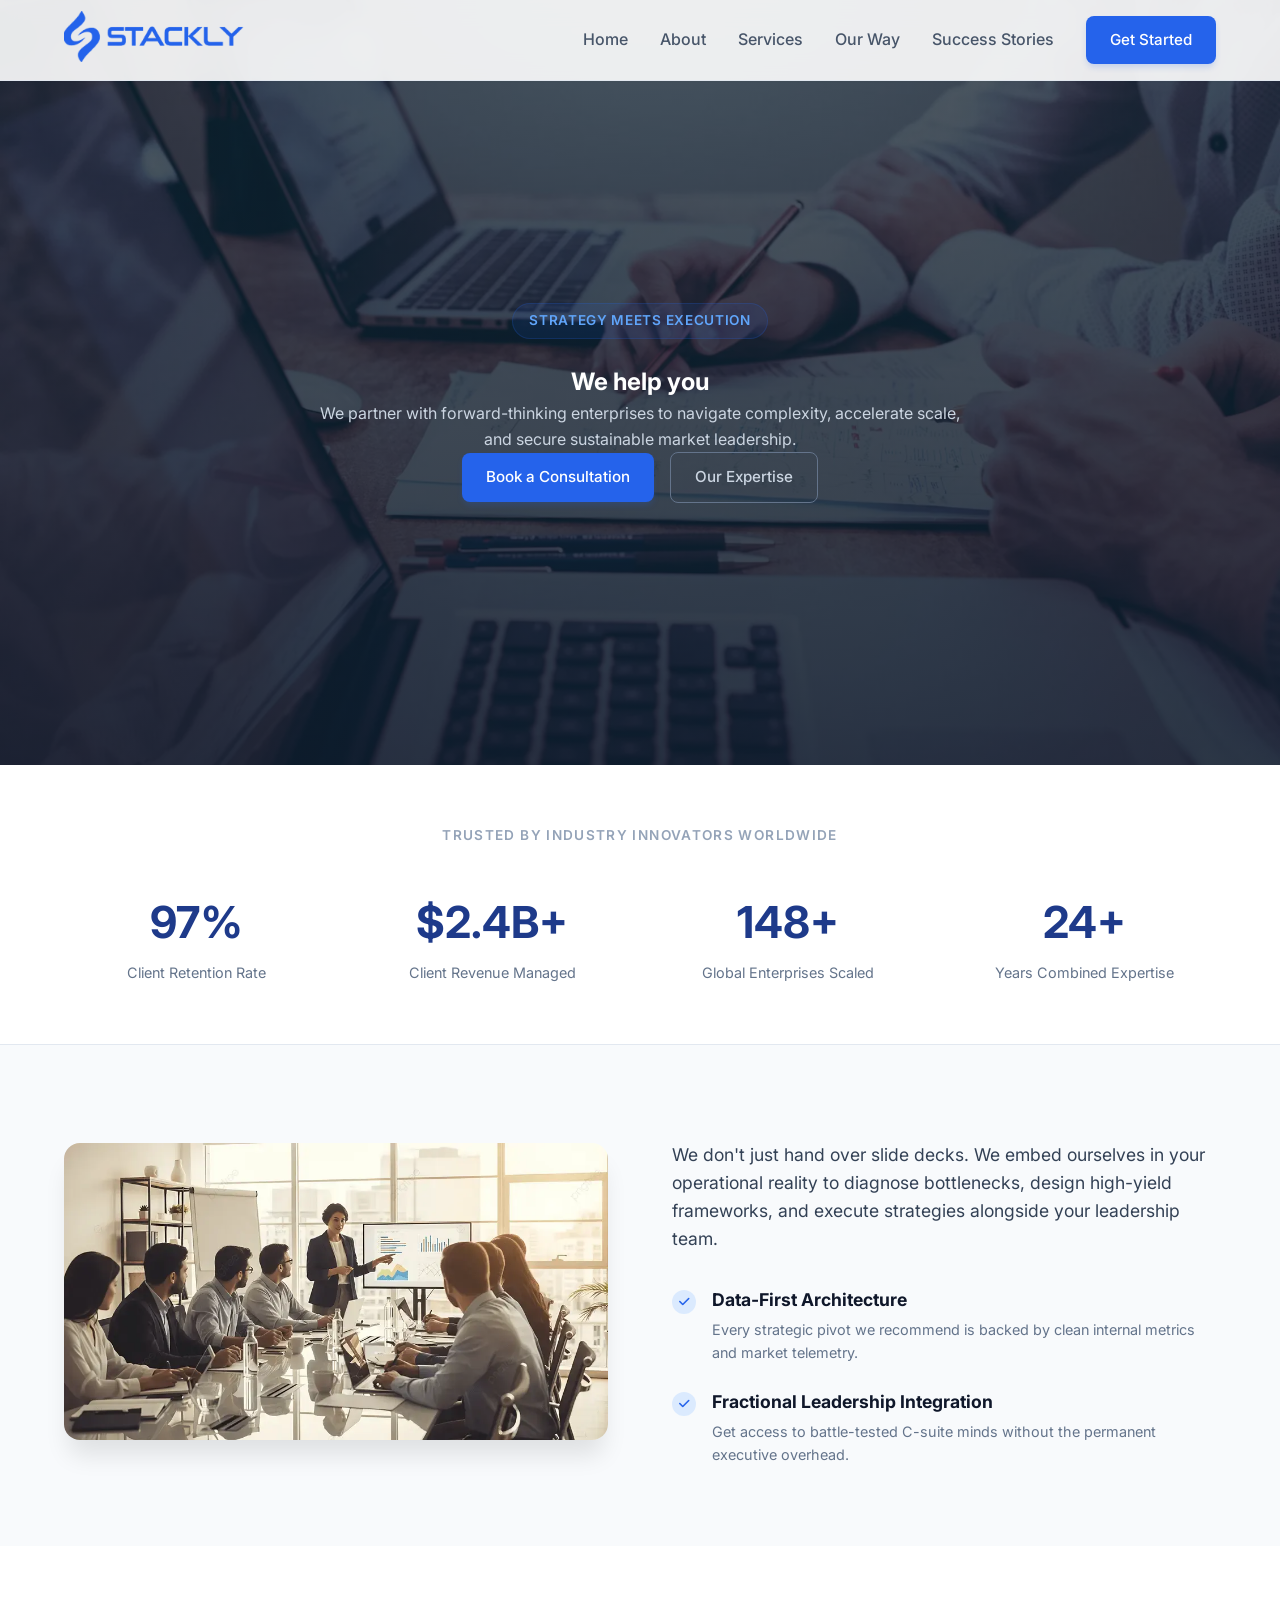
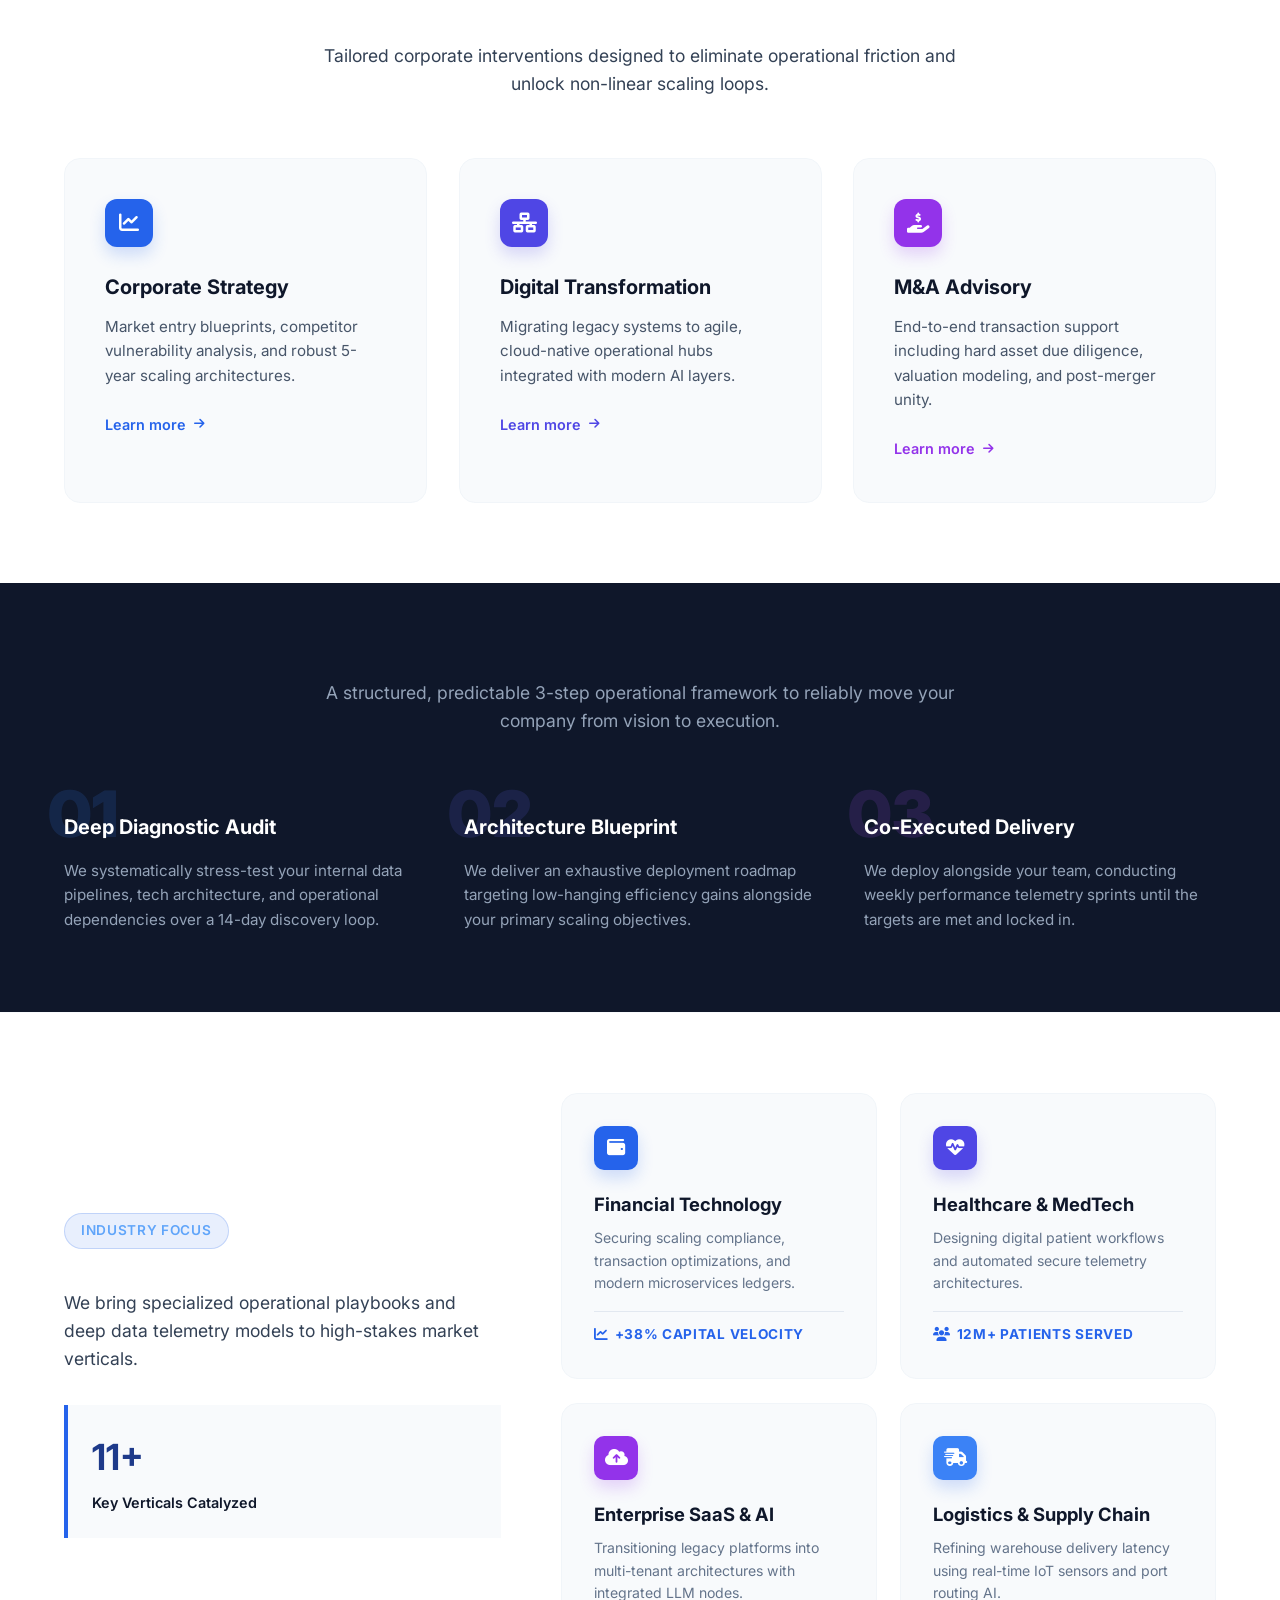
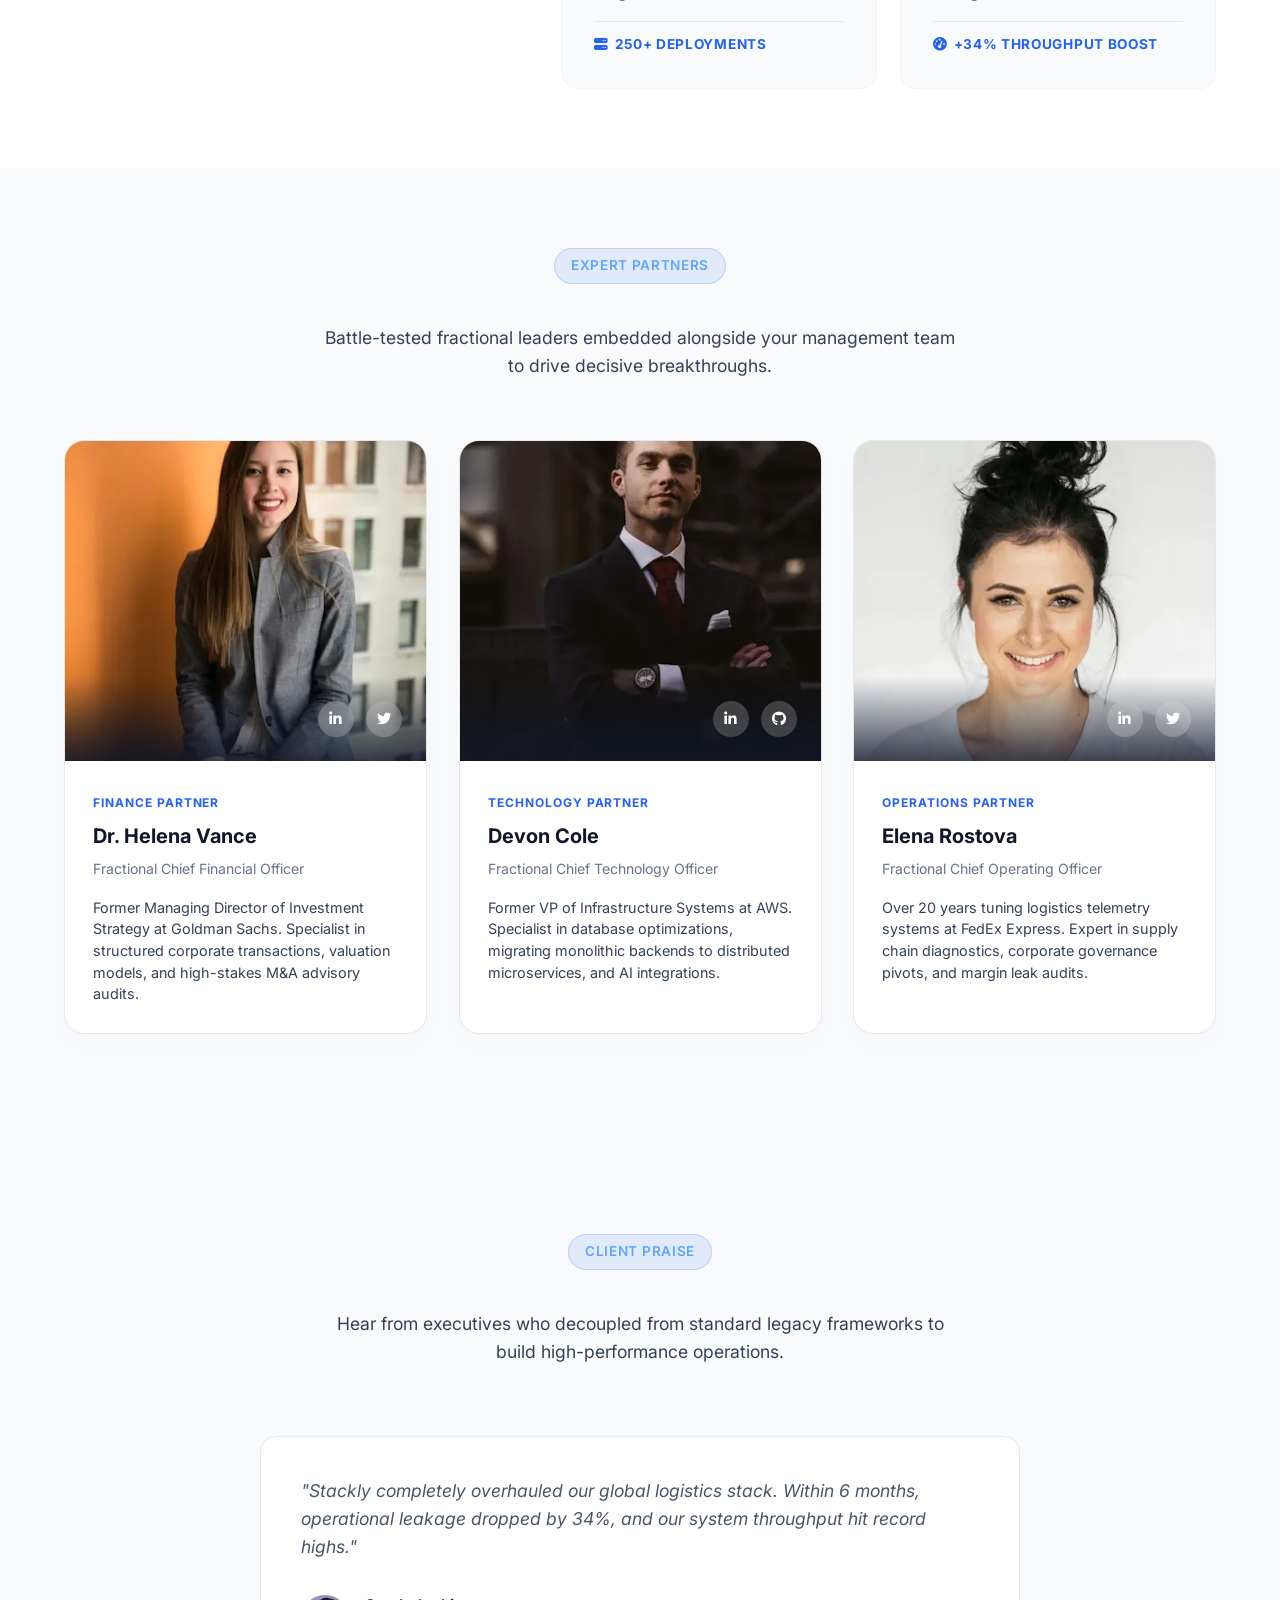
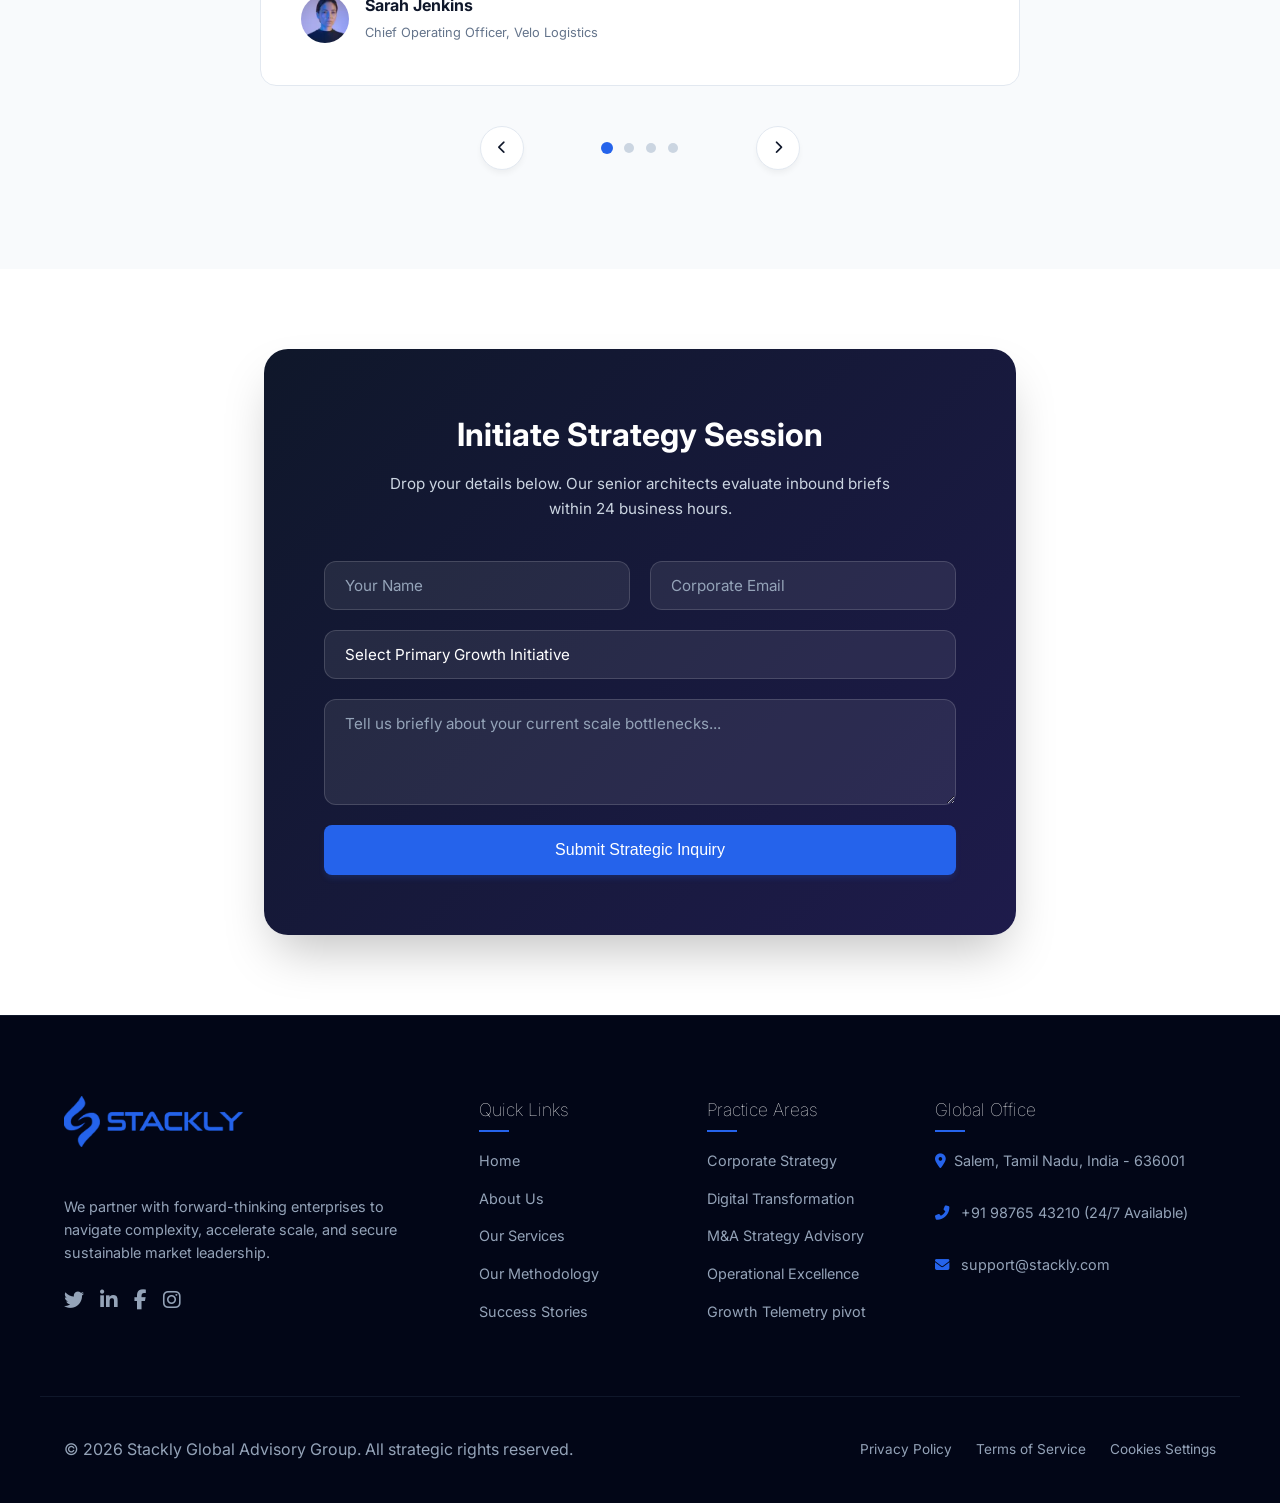
==== commit 7093465d: "Add files via upload" ====
--- a/index.html
+++ b/index.html
@@ -76,19 +76,19 @@
             <p class="stats-tagline">Trusted by industry innovators worldwide</p>
             <div class="stats-grid">
                 <div class="stat-card reveal-y">
-                    <div class="stat-number">98%</div>
+                    <div class="stat-number" data-target="98" data-suffix="%">0%</div>
                     <div class="stat-label">Client Retention Rate</div>
                 </div>
                 <div class="stat-card reveal-y">
-                    <div class="stat-number">$2.4B+</div>
+                    <div class="stat-number" data-prefix="$" data-target="2.4" data-suffix="B+">$0B+</div>
                     <div class="stat-label">Client Revenue Managed</div>
                 </div>
                 <div class="stat-card reveal-y">
-                    <div class="stat-number">150+</div>
+                    <div class="stat-number" data-target="150" data-suffix="+">0+</div>
                     <div class="stat-label">Global Enterprises Scaled</div>
                 </div>
                 <div class="stat-card reveal-y">
-                    <div class="stat-number">25+</div>
+                    <div class="stat-number" data-target="25" data-suffix="+">0+</div>
                     <div class="stat-label">Years Combined Expertise</div>
                 </div>
             </div>
@@ -101,7 +101,7 @@
                 <img src="./assets/engineered.webp" alt="Collaborative workshop" class="about-img">
             </div>
             <div class="about-content reveal-right">
-                <h2 class="section-title">Engineered for Radical Breakthroughs</h2>
+                <h2 class="section-title"><span class="typed-section" data-strings='["Engineered for Radical Breakthroughs"]'></span></h2>
                 <p class="section-description">
                     We don't just hand over slide decks. We embed ourselves in your operational reality to diagnose
                     bottlenecks, design high-yield frameworks, and execute strategies alongside your leadership team.
@@ -130,7 +130,7 @@
     <section id="services" class="services-section section-reveal">
         <div class="container">
             <div class="section-header reveal-y">
-                <h2 class="section-title">Core Areas of Impact</h2>
+                <h2 class="section-title"><span class="typed-section" data-strings='["Core Areas of Impact"]'></span></h2>
                 <p class="section-description">Tailored corporate interventions designed to eliminate operational
                     friction and unlock non-linear scaling loops.</p>
             </div>
@@ -170,7 +170,7 @@
     <section id="methodology" class="methodology-section section-reveal">
         <div class="container">
             <div class="section-header reveal-y">
-                <h2 class="section-title text-white">The Acceleration Playbook</h2>
+                <h2 class="section-title text-white"><span class="typed-section" data-strings='["The Acceleration Playbook"]'></span></h2>
                 <p class="section-description text-muted">A structured, predictable 3-step operational framework to
                     reliably move your company from vision to execution.</p>
             </div>
@@ -203,14 +203,14 @@
         <div class="container sectors-grid">
             <div class="sectors-lead reveal-left">
                 <span class="badge">Industry Focus</span>
-                <h2 class="section-title">Sectors of Scale</h2>
+                <h2 class="section-title"><span class="typed-section" data-strings='["Sectors of Scale"]'></span></h2>
                 <p class="section-description">
                     We bring specialized operational playbooks and deep data telemetry models to high-stakes market
                     verticals.
                 </p>
                 <div class="stat-card"
                     style="margin-top: 32px; padding: 24px; background-color: var(--light-slate); border-left: 4px solid var(--primary-blue); text-align: left;">
-                    <div class="stat-number" style="font-size: 2.25rem;">12+</div>
+                    <div class="stat-number" style="font-size: 2.25rem;" data-target="12" data-suffix="+">0+</div>
                     <div class="stat-label" style="font-weight: 600; color: var(--dark-slate);">Key Verticals Catalyzed
                     </div>
                 </div>
@@ -266,7 +266,7 @@
         <div class="container">
             <div class="section-header reveal-y">
                 <span class="badge">Expert Partners</span>
-                <h2 class="section-title">Executive Advisory Leadership</h2>
+                <h2 class="section-title"><span class="typed-section" data-strings='["Executive Advisory Leadership"]'></span></h2>
                 <p class="section-description">Battle-tested fractional leaders embedded alongside your management team
                     to drive decisive breakthroughs.</p>
             </div>
@@ -338,7 +338,7 @@
         <div class="container">
             <div class="section-header reveal-y">
                 <span class="badge">Client Praise</span>
-                <h2 class="section-title">Real ROI. Verified Success.</h2>
+                <h2 class="section-title"><span class="typed-section" data-strings='["Real ROI. Verified Success."]'></span></h2>
                 <p class="section-description">Hear from executives who decoupled from standard legacy frameworks to
                     build high-performance operations.</p>
             </div>
--- a/index.css
+++ b/index.css
@@ -31,6 +31,7 @@
 
 html {
     scroll-behavior: smooth;
+    overflow-x: hidden;
 }
 
 a {
@@ -58,6 +59,7 @@
 /* Global Section Defaults */
 section {
     padding: 80px 0;
+    overflow-x: hidden;
 }
 
 .section-header {
@@ -118,6 +120,12 @@
 .btn-outline:hover {
     border-color: var(--white);
     color: var(--white);
+}
+
+.btn-group {
+    display: flex;
+    gap: 16px;
+    align-items: center;
 }
 
 /* Component Badges */
@@ -160,6 +168,10 @@
     padding: 0 24px;
 }
 
+.nav-logo {
+    flex-shrink: 0;
+}
+
 .nav-logo img {
     width: 180px;
     height: auto;
@@ -187,12 +199,12 @@
     display: none;
     flex-direction: column;
     justify-content: space-between;
-    width: 26px;
-    height: 18px;
+    width: 44px;
+    height: 44px;
     background: transparent;
     border: none;
     cursor: pointer;
-    padding: 0;
+    padding: 13px 9px;
     z-index: 1001;
     transition: var(--transition-smooth);
 }
@@ -1247,6 +1259,20 @@
 }
 
 @media (max-width: 768px) {
+    .hero-section {
+        padding-top: 130px;
+        padding-bottom: 90px;
+        min-height: auto;
+    }
+
+    section {
+        padding: 60px 0;
+    }
+
+    .testimonial-card {
+        padding: 24px;
+    }
+
     .hero-title {
         font-size: 2.5rem;
     }
@@ -1280,10 +1306,54 @@
     .btn-group {
         flex-direction: column;
         width: 100%;
+        gap: 12px;
     }
 
     .btn {
         width: 100%;
         text-align: center;
     }
+}
+
+/* ==========================================
+   ENHANCED GRID ANIMATIONS & HOVER EFFECTS
+   ========================================== */
+.stat-card,
+.service-card,
+.step-card,
+.sector-card,
+.advisor-card {
+    transition: transform 0.4s cubic-bezier(0.16, 1, 0.3, 1), box-shadow 0.4s cubic-bezier(0.16, 1, 0.3, 1), border-color 0.4s ease;
+}
+
+.stat-card:hover,
+.service-card:hover,
+.step-card:hover,
+.sector-card:hover,
+.advisor-card:hover {
+    transform: translateY(-8px) scale(1.02);
+    box-shadow: 0 24px 48px rgba(15, 23, 42, 0.12);
+}
+
+.service-card:hover {
+    border-color: var(--primary-blue);
+}
+
+.sector-card:hover {
+    border-color: var(--primary-blue);
+    background-color: #ffffff;
+}
+
+.step-card:hover {
+    border-color: var(--primary-blue);
+}
+
+.advisor-card:hover .advisor-img {
+    transform: scale(1.1);
+}
+
+/* Base styles for typing effect cursor */
+.typed-cursor {
+    color: var(--primary-blue);
+    font-weight: 300;
 }
